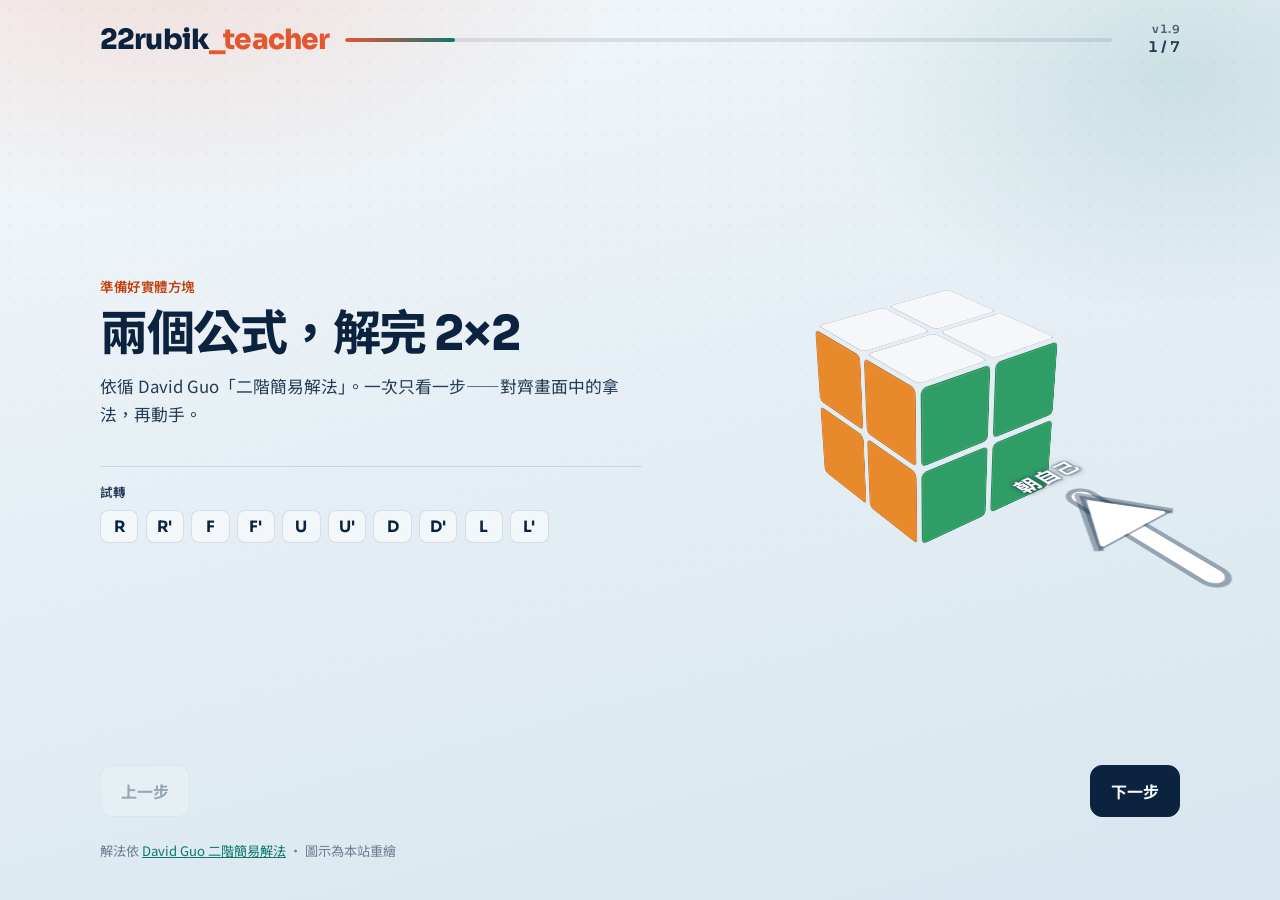
==== index.html @ f36274fe "Fix step 2 start pose: keep four whites on U (v1.9) Replace the after-alg1 scramble that broke the w" ====
<!DOCTYPE html>
<html lang="zh-Hant">
  <head>
    <meta charset="utf-8" />
    <meta name="viewport" content="width=device-width, initial-scale=1" />
    <title>22rubik_teacher</title>
    <meta
      name="description"
      content="2×2 Rubik beginner guide — David Guo method, step by step."
    />
    <link rel="preconnect" href="https://fonts.googleapis.com" />
    <link rel="preconnect" href="https://fonts.gstatic.com" crossorigin />
    <link
      href="https://fonts.googleapis.com/css2?family=Noto+Sans+TC:wght@400;500;700&family=Sora:wght@500;600;700;800&display=swap"
      rel="stylesheet"
    />
    <style>
:root {
  --ink: #0c2340;
  --ink-soft: #243b55;
  --mist: #e7eef5;
  --mist-2: #d5e4ec;
  --paper: #f7fafc;
  --accent: #e4572e;
  --accent-deep: #c2410c;
  --teal: #0f766e;
  --line: rgba(12, 35, 64, 0.12);
  --shadow: 0 28px 60px rgba(12, 35, 64, 0.12);
  --font-display: "Sora", "Noto Sans TC", sans-serif;
  --font-body: "Noto Sans TC", "Sora", sans-serif;
}

* {
  box-sizing: border-box;
}

html,
body {
  margin: 0;
  min-height: 100%;
}

body {
  font-family: var(--font-body);
  color: var(--ink);
  background: var(--mist);
  overflow-x: hidden;
}

a {
  color: var(--teal);
}

.atmosphere {
  position: fixed;
  inset: 0;
  z-index: -1;
  background:
    radial-gradient(900px 520px at 12% -8%, rgba(228, 87, 46, 0.16), transparent 55%),
    radial-gradient(720px 480px at 92% 8%, rgba(15, 118, 110, 0.14), transparent 50%),
    linear-gradient(165deg, #f4f8fb 0%, #e4eef4 48%, #d8e6ef 100%);
}

.atmosphere::after {
  content: "";
  position: absolute;
  inset: 0;
  opacity: 0.35;
  background-image: radial-gradient(rgba(12, 35, 64, 0.11) 0.8px, transparent 0.8px);
  background-size: 18px 18px;
  mask-image: linear-gradient(180deg, #000 20%, transparent 90%);
  pointer-events: none;
}

.app {
  width: min(1080px, calc(100% - 2.4rem));
  margin: 0 auto;
  padding: 1.4rem 0 2.5rem;
  min-height: 100vh;
  display: flex;
  flex-direction: column;
  gap: 1.5rem;
}

.mast {
  display: grid;
  grid-template-columns: auto 1fr auto;
  align-items: center;
  gap: 1rem;
  animation: fade-up 0.7s ease both;
}

.brand {
  font-family: var(--font-display);
  font-weight: 800;
  font-size: clamp(1.35rem, 3.5vw, 1.75rem);
  letter-spacing: -0.03em;
  color: var(--ink);
  text-decoration: none;
  white-space: nowrap;
}

.brand span {
  color: var(--accent);
}

.rail {
  height: 4px;
  border-radius: 999px;
  background: rgba(12, 35, 64, 0.1);
  overflow: hidden;
}

.rail-fill {
  height: 100%;
  width: 0%;
  border-radius: inherit;
  background: linear-gradient(90deg, var(--accent), var(--teal));
  transition: width 0.55s cubic-bezier(0.22, 1, 0.36, 1);
}

.mast-end {
  display: flex;
  flex-direction: column;
  align-items: flex-end;
  gap: 0.15rem;
  min-width: 3.25rem;
}

.app-version {
  margin: 0;
  font-family: var(--font-display);
  font-weight: 600;
  font-size: 0.72rem;
  letter-spacing: 0.04em;
  color: var(--ink-soft);
  opacity: 0.75;
  font-variant-numeric: tabular-nums;
  line-height: 1;
}

.step-count {
  margin: 0;
  font-family: var(--font-display);
  font-weight: 600;
  font-size: 0.92rem;
  color: var(--ink-soft);
  font-variant-numeric: tabular-nums;
}

.hero {
  flex: 1;
  display: grid;
  grid-template-columns: 1.05fr 0.95fr;
  gap: clamp(1.25rem, 4vw, 3rem);
  align-items: center;
  min-height: min(62vh, 560px);
}

@media (max-width: 720px) {
  .mast {
    grid-template-columns: 1fr auto;
  }

  .rail {
    grid-column: 1 / -1;
    order: 3;
  }

  .hero {
    grid-template-columns: 1fr;
    min-height: auto;
    gap: 1.5rem;
  }

  .viz {
    order: -1;
  }
}

.copy {
  max-width: 34rem;
}

.copy.enter {
  animation: step-in 0.55s cubic-bezier(0.22, 1, 0.36, 1) both;
}

.hold {
  margin: 0 0 0.65rem;
  font-family: var(--font-display);
  font-size: 0.84rem;
  font-weight: 600;
  letter-spacing: 0.04em;
  text-transform: uppercase;
  color: var(--accent-deep);
}

h1 {
  margin: 0 0 0.75rem;
  font-family: var(--font-display);
  font-weight: 750;
  font-size: clamp(1.85rem, 5vw, 3rem);
  line-height: 1.15;
  letter-spacing: -0.03em;
  color: var(--ink);
}

.body {
  margin: 0;
  font-size: 1.05rem;
  line-height: 1.65;
  color: var(--ink-soft);
}

.body strong {
  color: var(--ink);
  font-weight: 700;
}

.case-tip {
  display: block;
  margin-top: 0.65rem;
  color: var(--ink-soft);
}

.case-tip strong {
  color: var(--accent-deep);
  font-weight: 700;
}

/* Sticker / face focus outlines — border stays visible under 3D transforms.
   Avoid CSS filter here: WebKit flattens preserve-3d when a child uses filter. */
.sticker.is-focus {
  border: 4px solid #e4572e;
  box-shadow:
    inset 0 0 0 2px rgba(255, 255, 255, 0.9),
    0 0 0 3px rgba(228, 87, 46, 0.55),
    0 0 16px rgba(228, 87, 46, 0.7);
  z-index: 3;
}

.sticker.is-focus-avoid {
  border: 4px solid #0f766e;
  box-shadow:
    inset 0 0 0 2px rgba(255, 255, 255, 0.85),
    0 0 0 3px rgba(15, 118, 110, 0.5),
    0 0 16px rgba(15, 118, 110, 0.65);
  z-index: 3;
}

.cases {
  display: flex;
  flex-wrap: wrap;
  gap: 0.65rem 1.1rem;
  margin-top: 1.1rem;
}

.cases button {
  appearance: none;
  border: 0;
  border-bottom: 2px solid transparent;
  background: transparent;
  padding: 0.15rem 0;
  font: inherit;
  font-family: var(--font-display);
  font-weight: 600;
  color: var(--ink-soft);
  cursor: pointer;
  transition: color 0.2s ease, border-color 0.2s ease;
}

.cases button:hover {
  color: var(--ink);
}

.cases button.active {
  color: var(--accent-deep);
  border-color: var(--accent);
}

.practice-moves {
  margin-top: 1.25rem;
  padding-top: 1rem;
  border-top: 1px solid var(--line);
  animation: fade-up 0.45s ease both;
}

.practice-label {
  margin: 0 0 0.55rem;
  font-family: var(--font-display);
  font-size: 0.78rem;
  font-weight: 600;
  letter-spacing: 0.06em;
  text-transform: uppercase;
  color: var(--ink-soft);
}

.practice-btns {
  display: flex;
  flex-wrap: wrap;
  gap: 0.45rem;
}

.practice-btns button {
  appearance: none;
  min-width: 2.4rem;
  padding: 0.35rem 0.55rem;
  border: 1px solid var(--line);
  border-radius: 8px;
  background: rgba(255, 255, 255, 0.55);
  font-family: var(--font-display);
  font-weight: 700;
  font-size: 0.98rem;
  letter-spacing: 0.02em;
  color: var(--ink);
  cursor: pointer;
  transition:
    color 0.2s ease,
    border-color 0.2s ease,
    background 0.2s ease,
    transform 0.2s ease;
}

.practice-btns button:hover:not(:disabled) {
  color: var(--accent-deep);
  border-color: rgba(228, 87, 46, 0.55);
  background: rgba(255, 255, 255, 0.85);
  transform: translateY(-1px);
}

.practice-btns button:disabled {
  opacity: 0.45;
  cursor: default;
}

.alg {
  margin-top: 1.1rem;
  padding-top: 1.1rem;
  border-top: 1px solid var(--line);
  animation: fade-up 0.45s ease both;
}

.practice-moves[hidden] + .alg {
  margin-top: 1.35rem;
}

.alg-name {
  margin: 0 0 0.7rem;
  font-size: 0.9rem;
  color: var(--ink-soft);
}

.alg-seq + .alg-seq {
  margin-top: 1rem;
}

.alg-seq.is-playable .alg-name {
  cursor: pointer;
}

.alg-seq.is-active .alg-name {
  color: var(--ink);
  font-weight: 700;
}

.moves {
  display: flex;
  flex-wrap: wrap;
  gap: 0.4rem;
}

.move {
  min-width: 1.6rem;
  text-align: center;
  padding: 0.15rem 0.1rem;
  border-bottom: 2px solid transparent;
  font-family: var(--font-display);
  font-weight: 700;
  font-size: 1.05rem;
  letter-spacing: 0.02em;
  color: var(--ink-soft);
  transition:
    transform 0.25s cubic-bezier(0.22, 1, 0.36, 1),
    color 0.25s ease,
    border-color 0.25s ease,
    opacity 0.25s ease;
}

.move.current {
  color: var(--accent-deep);
  border-color: var(--accent);
  transform: translateY(-2px) scale(1.12);
}

.move.done {
  opacity: 0.35;
}

.alg-actions {
  display: flex;
  flex-wrap: wrap;
  gap: 0.9rem;
  margin-top: 0.85rem;
}

.alg-actions[hidden] {
  display: none !important;
}

.alg-seq .alg-actions {
  margin-top: 0.65rem;
}

.text-btn {
  appearance: none;
  border: 0;
  background: none;
  padding: 0;
  font: inherit;
  font-family: var(--font-display);
  font-weight: 700;
  color: var(--ink);
  cursor: pointer;
  border-bottom: 2px solid rgba(228, 87, 46, 0.45);
  transition: color 0.2s ease, border-color 0.2s ease;
}

.text-btn:hover:not(:disabled) {
  color: var(--accent-deep);
  border-color: var(--accent);
}

.text-btn.quiet {
  color: var(--ink-soft);
  border-color: transparent;
  font-weight: 600;
}

.text-btn:disabled {
  opacity: 0.35;
  cursor: not-allowed;
}

.viz {
  display: grid;
  place-items: center;
  min-height: 280px;
}

.cube-orbit {
  position: relative;
  width: min(280px, 70vw);
  height: min(280px, 70vw);
  display: grid;
  place-items: center;
  animation: float-y 5.5s ease-in-out infinite;
  perspective: 900px;
  transform-style: preserve-3d;
  -webkit-transform-style: preserve-3d;
  cursor: grab;
  touch-action: none;
  user-select: none;
  -webkit-user-select: none;
}

.cube-orbit.turning,
.cube-orbit.is-dragging {
  animation: none;
}

.cube-orbit.is-dragging {
  cursor: grabbing;
}

.cube-orbit::before {
  content: "";
  position: absolute;
  inset: 12%;
  border-radius: 50%;
  background: radial-gradient(circle, rgba(228, 87, 46, 0.14), transparent 68%);
  transform: scale(0.85);
  opacity: 0;
  transition: opacity 0.4s ease, transform 0.4s ease;
}

.cube-orbit[data-hint="U"]::before,
.cube-orbit[data-hint="L"]::before,
.cube-orbit[data-hint="F"]::before,
.cube-orbit[data-hint="D"]::before {
  opacity: 1;
  transform: scale(1);
}

.cube-rig {
  width: 168px;
  height: 168px;
  position: relative;
  transform-style: preserve-3d;
  -webkit-transform-style: preserve-3d;
  /* Viewpoint set in JS (drag orbit + step/case defaults). */
  transform: rotateX(-28deg) rotateY(38deg);
  transition: transform 0.45s cubic-bezier(0.22, 1, 0.36, 1);
  pointer-events: none;
}

.cube {
  width: 168px;
  height: 168px;
  position: relative;
  transform-style: preserve-3d;
  -webkit-transform-style: preserve-3d;
}

/* 3D marker outside the green (F) face; rides with cube-rig viewpoint. */
.face-arrow {
  position: absolute;
  left: 50%;
  top: 50%;
  width: 112px;
  height: 260px;
  margin: -130px 0 0 -56px;
  transform-style: preserve-3d;
  -webkit-transform-style: preserve-3d;
  /* Outside F (+Z); tip points away from the face. */
  transform: translateZ(280px) rotateX(90deg);
  color: #ffffff;
  z-index: 6;
  display: flex;
  flex-direction: column;
  align-items: center;
  gap: 6px;
  /* Avoid filter/opacity here — WebKit flattens preserve-3d ancestors. */
}

.face-arrow .facing-label {
  margin: 0;
  font-family: var(--font-display);
  font-size: 1.35rem;
  font-weight: 800;
  letter-spacing: 0.04em;
  line-height: 1;
  color: #ffffff;
  text-shadow:
    0 0 2px rgba(12, 35, 64, 0.9),
    0 1px 4px rgba(12, 35, 64, 0.55),
    0 0 10px rgba(12, 35, 64, 0.35);
  white-space: nowrap;
}

.face-arrow svg {
  display: block;
  width: 112px;
  height: 220px;
  overflow: visible;
}

.cubie {
  position: absolute;
  top: 42px;
  left: 42px;
  width: 84px;
  height: 84px;
  transform-style: preserve-3d;
  -webkit-transform-style: preserve-3d;
  transform-origin: 50% 50% 0;
  will-change: transform;
}

.cubie.is-turning {
  z-index: 2;
}

.sticker {
  position: absolute;
  inset: 3px;
  border-radius: 6px;
  border: 1px solid rgba(0, 0, 0, 0.2);
  box-shadow: inset 0 0 0 1px rgba(255, 255, 255, 0.12);
  backface-visibility: hidden;
}

.face-u {
  transform: rotateX(90deg) translateZ(42px);
}
.face-d {
  transform: rotateX(-90deg) translateZ(42px);
}
.face-f {
  transform: translateZ(42px);
}
.face-b {
  transform: rotateY(180deg) translateZ(42px);
}
.face-l {
  transform: rotateY(-90deg) translateZ(42px);
}
.face-r {
  transform: rotateY(90deg) translateZ(42px);
}

.cube-orbit[data-hint="U"] .face-u,
.cube-orbit[data-hint="D"] .face-d,
.cube-orbit[data-hint="F"] .face-f,
.cube-orbit[data-hint="L"] .face-l {
  box-shadow:
    inset 0 0 0 3px rgba(255, 255, 255, 0.75),
    0 0 0 6px rgba(228, 87, 46, 1),
    0 0 16px rgba(228, 87, 46, 0.65);
}

.c-white {
  background: #f5f7fa;
}
.c-yellow {
  background: #f0c84a;
}
.c-red {
  background: #d64545;
}
.c-orange {
  background: #e8892c;
}
.c-blue {
  background: #2f6fdb;
}
.c-green {
  background: #2f9e66;
}

.nav {
  display: flex;
  justify-content: space-between;
  gap: 1rem;
  padding-top: 0.25rem;
  animation: fade-up 0.7s ease 0.1s both;
}

.nav-btn {
  appearance: none;
  border: 1px solid var(--line);
  background: rgba(255, 255, 255, 0.55);
  color: var(--ink);
  border-radius: 12px;
  padding: 0.8rem 1.25rem;
  font: inherit;
  font-family: var(--font-display);
  font-weight: 700;
  cursor: pointer;
  transition:
    transform 0.2s ease,
    background 0.2s ease,
    border-color 0.2s ease,
    opacity 0.2s ease;
}

.nav-btn:hover:not(:disabled) {
  transform: translateY(-1px);
  border-color: rgba(12, 35, 64, 0.25);
}

.nav-btn.primary {
  background: var(--ink);
  color: var(--paper);
  border-color: var(--ink);
}

.nav-btn.primary:hover:not(:disabled) {
  background: var(--ink-soft);
}

.nav-btn:disabled {
  opacity: 0.35;
  cursor: not-allowed;
  transform: none;
}

.foot {
  margin-top: auto;
  font-size: 0.82rem;
  color: rgba(12, 35, 64, 0.55);
}

@keyframes fade-up {
  from {
    opacity: 0;
    transform: translateY(12px);
  }
  to {
    opacity: 1;
    transform: none;
  }
}

@keyframes step-in {
  from {
    opacity: 0;
    transform: translateY(16px);
  }
  to {
    opacity: 1;
    transform: none;
  }
}

@keyframes float-y {
  0%,
  100% {
    transform: translateY(0);
  }
  50% {
    transform: translateY(-10px);
  }
}

@media (prefers-reduced-motion: reduce) {
  .cube-orbit,
  .cube-rig,
  .copy.enter,
  .mast,
  .nav,
  .alg,
  .practice-moves,
  .rail-fill,
  .move,
  .cubie {
    animation: none !important;
    transition: none !important;
  }
}

    </style>
  </head>
  <body>
    <div class="atmosphere" aria-hidden="true"></div>

    <main class="app">
      <header class="mast">
        <a class="brand" href="./">22rubik<span>_teacher</span></a>
        <div class="rail" aria-hidden="true">
          <div class="rail-fill" id="rail-fill"></div>
        </div>
        <div class="mast-end">
          <p class="app-version" id="app-version" hidden>v1.9</p>
          <p class="step-count" id="step-count">1 / 7</p>
        </div>
      </header>

      <section class="hero" aria-labelledby="step-title">
        <div class="copy" id="step-panel">
          <p class="hold" id="hold">拿著方塊…</p>
          <h1 id="step-title">載入中…</h1>
          <p class="body" id="step-body"></p>

          <div class="cases" id="cases" hidden></div>

          <div class="practice-moves" id="practice-moves" hidden>
            <p class="practice-label">試轉</p>
            <div class="practice-btns" id="practice-btns" role="group" aria-label="練習轉法">
              <button type="button" data-move="R">R</button>
              <button type="button" data-move="R'">R'</button>
              <button type="button" data-move="F">F</button>
              <button type="button" data-move="F'">F'</button>
              <button type="button" data-move="U">U</button>
              <button type="button" data-move="U'">U'</button>
              <button type="button" data-move="D">D</button>
              <button type="button" data-move="D'">D'</button>
              <button type="button" data-move="L">L</button>
              <button type="button" data-move="L'">L'</button>
            </div>
          </div>

          <div class="alg" id="alg-block" hidden>
            <div class="alg-seq is-active" id="alg-seq-primary">
              <p class="alg-name" id="alg-label"></p>
              <div class="moves" id="moves" aria-live="polite"></div>
              <div class="alg-actions" id="alg-actions-1" hidden>
                <button type="button" class="text-btn" data-play-alg="alg1">播放</button>
                <button type="button" class="text-btn" data-step-alg="alg1">下一步手</button>
                <button type="button" class="text-btn quiet" data-reset-alg="alg1">重設</button>
              </div>
            </div>
            <div class="alg-seq" id="alg-seq-secondary" hidden>
              <p class="alg-name" id="alg-label-2"></p>
              <div class="moves" id="moves-2" aria-live="polite"></div>
              <div class="alg-actions" id="alg-actions-2" hidden>
                <button type="button" class="text-btn" data-play-alg="alg2">播放</button>
                <button type="button" class="text-btn" data-step-alg="alg2">下一步手</button>
                <button type="button" class="text-btn quiet" data-reset-alg="alg2">重設</button>
              </div>
            </div>
            <div class="alg-actions" id="alg-actions-shared">
              <button type="button" class="text-btn" id="btn-play">播放</button>
              <button type="button" class="text-btn" id="btn-step">下一步手</button>
              <button type="button" class="text-btn quiet" id="btn-reset">重設</button>
            </div>
          </div>
        </div>

        <div class="viz">
          <div class="cube-orbit" id="cube-orbit" data-hint="">
            <div class="cube-rig" id="cube-rig">
              <div class="cube" id="cube" aria-hidden="true"></div>
              <div class="face-arrow" title="綠面朝自己" aria-hidden="true">
                <p class="facing-label">朝自己</p>
                <svg viewBox="0 0 112 220">
                  <path
                    d="M56 24 L56 156"
                    fill="none"
                    stroke="rgba(12, 35, 64, 0.35)"
                    stroke-width="28"
                    stroke-linecap="round"
                  />
                  <path
                    d="M56 24 L56 156"
                    fill="none"
                    stroke="currentColor"
                    stroke-width="18"
                    stroke-linecap="round"
                  />
                  <path
                    d="M12 84 L56 20 L100 84"
                    fill="rgba(12, 35, 64, 0.35)"
                    stroke="rgba(12, 35, 64, 0.35)"
                    stroke-width="8"
                    stroke-linejoin="round"
                  />
                  <path
                    d="M20 80 L56 32 L92 80 Z"
                    fill="currentColor"
                    stroke="currentColor"
                    stroke-width="4"
                    stroke-linejoin="round"
                  />
                </svg>
              </div>
            </div>
          </div>
        </div>
      </section>

      <nav class="nav" aria-label="步驟">
        <button type="button" class="nav-btn" id="btn-prev">上一步</button>
        <button type="button" class="nav-btn primary" id="btn-next">下一步</button>
      </nav>

      <footer class="foot">
        解法依
        <a
          href="https://www.davidguo.idv.tw/Cube/22beginner.htm"
          target="_blank"
          rel="noopener noreferrer"
          >David Guo 二階簡易解法</a
        >
        · 圖示為本站重繪
      </footer>
    </main>

    <script>
(() => {
  /** Semver-style app version (major.minor). Bump minor on each ship: 1.1, 1.2, … */
  const APP_VERSION = "1.9";

  /**
   * Sticker colour IDs → CSS classes. Face arrays store these keys
   * (e.g. "yellow"), not U/D/F/B/L/R face letters. To tweak a demo pose,
   * assign colour names on faces.U[i] etc. in setPreset (e.g. 1黃: leave
   * U[0] yellow, set U[1]/U[2]/U[3] to red/orange/green).
   */
  const COLORS = {
    white: "c-white",
    yellow: "c-yellow",
    green: "c-green",
    blue: "c-blue",
    orange: "c-orange",
    red: "c-red",
  };

  const FACE_ORDER = ["U", "R", "F", "D", "L", "B"];
  const CUBIE = 84;
  const HALF = CUBIE / 2;
  const TURN_MS = 420;
  const TURN_MS_180 = 560;
  const reducedMotion = window.matchMedia("(prefers-reduced-motion: reduce)").matches;

  /** @type {Record<string, string[]>} */
  let faces;

  const ALG1 = ["F", "R'", "F", "L2", "F'", "R", "F", "L2", "F2"];
  const ALG2 = ["R'", "U'", "R", "U'", "R'", "U2", "R"];
  /**
   * 1 黃 setup from yellow-up: R U R' U R U2 R' (then U' so yellow sits at UBL).
   * Note: ends with R' — the usual antisune; a bare final R breaks the white face.
   */
  const YELLOW_CASE1_SETUP = ["R", "U", "R'", "U", "R", "U2", "R'"];
  /** Inverse of ALG2 — used for 0 黃 demo from solved yellow-up. */
  const ALG2_INV = ["R'", "U2", "R", "U", "R'", "U", "R"];
  /**
   * 2黃 hold: yellow on UBL faces back (B), two yellows on U.
   * Built as ALG2 → U2 → ALG2_INV from solved yellow-up (keeps white on D).
   */
  const YELLOW_CASE2_SETUP = [
    "R'",
    "U'",
    "R",
    "U'",
    "R'",
    "U2",
    "R",
    "U2",
    "R'",
    "U2",
    "R",
    "U",
    "R'",
    "U",
    "R",
  ];

  /**
   * Step 1 (white-corner) cases: insert white–green–red into UFR.
   * Hold white up · green front. Put the piece at DFR, then pick the case
   * matching which way the white sticker faces (or dump if stuck on U).
   * Algs are matched to this app's R/D turn sense (same as practice buttons).
   */
  const WHITE_CORNER_CASES = {
    side: {
      hold: "白在右側 · 角塊在右下前",
      tip: `白貼紙朝<strong>右面</strong>（圖中高亮）。用核心手法的 D' 變體 <strong>R' D' R</strong>，插入<strong>右上前</strong>，白面朝上。`,
      focus: [{ face: "R", x: 1, y: -1, z: 1 }],
      focusClass: "is-focus",
      // Setup leaves white on R at DFR; insert is R' D' R (D' variant of core R' D R).
      alg: ["R'", "D'", "R"],
      algLabel: "白在右側 · R' D' R",
      setup: ["R'", "D", "R"],
    },
    front: {
      hold: "白在前面 · 角塊在右下前",
      tip: `白貼紙朝<strong>前面</strong>（圖中高亮）。先 <strong>D'</strong> 對齊，再做核心手法 <strong>R' D R</strong>，插入<strong>右上前</strong>。`,
      focus: [{ face: "F", x: 1, y: -1, z: 1 }],
      focusClass: "is-focus",
      // D' then core R' D R.
      alg: ["D'", "R'", "D", "R"],
      algLabel: "白在前面 · D' → R' D R",
      setup: ["R'", "D'", "R", "D"],
    },
    down: {
      hold: "白在下面 · 角塊在右下前",
      tip: `白貼紙朝<strong>下面</strong>（圖中高亮）。先做核心手法 <strong>R' D R</strong>，再 <strong>D2</strong>，接著用右側手法 <strong>R' D' R</strong> 插入<strong>右上前</strong>。`,
      focus: [{ face: "D", x: 1, y: -1, z: 1 }],
      focusClass: "is-focus",
      // White-down: core R'DR, then D2 + side insert (same R'DR family; not D R2).
      alg: ["R'", "D", "R", "D2", "R'", "D'", "R"],
      algLabel: "白在下面 · R' D R → D2 → R' D' R",
      setup: ["R'", "D'", "R", "D", "R'", "D", "R", "D2"],
    },
    stuck: {
      hold: "上層卡住 · 先把角塊轉到右上前",
      tip: `目標角已在上層但位置／方向不對：用下列手法丟到下層（會變成「白在前面」），再選對應情況繼續。`,
      focus: [
        { face: "U", x: 1, y: 1, z: 1 },
        { face: "F", x: 1, y: 1, z: 1 },
        { face: "R", x: 1, y: 1, z: 1 },
      ],
      focusClass: "is-focus-avoid",
      alg: ["R'", "D", "R"],
      algLabel: "丟到下層 · R' D R",
      setup: ["R'", "D'", "R", "D2", "F", "D'", "F'"],
    },
  };

  /**
   * Step 3 (yellow-work) case copy + which stickers to outline.
   * Coords match CUBIES; face is the sticker face on that cubie.
   * David Guo: 1黃 left-top on U; 2黃 top-left yellow faces back; 0黃 top view as shown.
   */
  const YELLOW_CASES = {
    "1": {
      hold: "1 黃 · 上面左上角必須是黃",
      tip: `只有一格黃：把那格黃放到<strong>上面左上角</strong>（圖中高亮），再轉公式 2（通常兩次）。`,
      // Top face (U), UBL — the yellow sticker to check for 1 黃
      focus: [{ face: "U", x: -1, y: 1, z: -1 }],
      focusClass: "is-focus",
    },
    "2": {
      hold: "2 黃 · 左上角背後必須是黃",
      tip: `兩格黃：拿法要讓<strong>左上角那塊的黃色朝背後</strong>（圖中高亮背面），再轉公式 2，會變成「1 黃」。`,
      focus: [{ face: "B", x: -1, y: 1, z: -1 }],
      focusClass: "is-focus",
    },
    "0": {
      hold: "0 黃 · 後排兩格都不要黃",
      tip: `零格黃：對齊拿法，讓<strong>左面左上、右面右上</strong>那兩格都是黃色（圖中高亮），再轉公式 2。`,
      // L face upper-left (UBL) and R face upper-right (UBR) — both back-row sides
      focus: [
        { face: "L", x: -1, y: 1, z: -1 },
        { face: "R", x: 1, y: 1, z: -1 },
      ],
      focusClass: "is-focus-avoid",
    },
  };

  const CUBIES = [
    { x: -1, y: 1, z: -1 },
    { x: 1, y: 1, z: -1 },
    { x: -1, y: 1, z: 1 },
    { x: 1, y: 1, z: 1 },
    { x: -1, y: -1, z: -1 },
    { x: 1, y: -1, z: -1 },
    { x: -1, y: -1, z: 1 },
    { x: 1, y: -1, z: 1 },
  ];

  const steps = [
    {
      id: "intro",
      title: "兩個公式，解完 2×2",
      body: `依循 David Guo「二階簡易解法」。一次只看一步——對齊畫面中的拿法，再動手。`,
      hold: "準備好實體方塊",
      hint: "",
      showAlg: null,
      cases: null,
      preset: "solved",
    },
    {
      id: "notation",
      title: "先認得轉法符號",
      body: `<strong>R / R'</strong> 右面順／逆 · <strong>U / U'</strong> 上面 · <strong>F / F'</strong> 前面 · <strong>L</strong> 左面。加 <strong>2</strong> 表示轉半圈。原站編號：1=R' 2=U' 3=F' 4=R 5=U 6=F 7=L。`,
      hold: "白面朝上 · 綠面朝自己",
      hint: "U",
      showAlg: "both",
      cases: null,
      preset: "solved",
    },
    {
      id: "step1",
      title: "第一步：一面轉好",
      body: `白面朝上。先轉到白層<strong>右下前不是白色</strong>，再依白貼紙朝向選情況；下層白角可先轉 D 對齊同一柱。完成時四個白貼紙都朝上。`,
      hold: "白面朝上 · 綠面朝自己",
      hint: "U",
      showAlg: "case",
      cases: ["stuck", "down", "side", "front"],
      preset: "white-corner",
    },
    {
      id: "step2",
      title: "第二步：白色側面調好",
      body: `看白層側面有無<strong>同色成對</strong>。放到<strong>左手邊</strong>，轉公式 1。若沒有成對，先轉一次公式 1。就會找到成對，可以再轉一次公式 1。`,
      hold: "同色對 · 放左手邊",
      hint: "",
      showAlg: "alg1",
      cases: null,
      preset: "after-alg1",
      // Left face upper two stickers only (UBL + UFL)
      focus: [
        { face: "L", x: -1, y: 1, z: -1 },
        { face: "L", x: -1, y: 1, z: 1 },
      ],
      focusClass: "is-focus",
    },
    {
      id: "step3",
      title: "第三步：黃色面轉好",
      body: `翻轉讓<strong>白面朝下</strong>。數上面黃貼紙數，選情況後轉公式 2（有時兩次，或先變成「1 黃」再處理）。`,
      hold: "白面朝下 · 選黃面情況",
      hint: "D",
      showAlg: "alg2",
      cases: ["1", "2", "0"],
      preset: "yellow-work",
    },
    {
      id: "step4",
      title: "第四步：黃色側面調好",
      body: `看<strong>黃層側面</strong>有無<strong>同色成對</strong>。放到<strong>左手邊</strong>，轉公式 1。若沒有成對，先轉一次公式 1。就會找到成對，可以再轉一次公式 1。最後<strong>只轉上層</strong>，將側面顏色對齊即可。`,
      hold: "同色對 · 左手邊 · 再對齊上層",
      hint: "L",
      showAlg: "alg1",
      cases: null,
      preset: "alg1-u",
      // Mirror step 2: left-face upper two stickers (UBL + UFL) on the yellow layer
      focus: [
        { face: "L", x: -1, y: 1, z: -1 },
        { face: "L", x: -1, y: 1, z: 1 },
      ],
      focusClass: "is-focus",
    },
    {
      id: "done",
      title: "完成",
      body: `兩個公式就能解完。熟練後可接原站的 3×3 簡易解法——符號與流程相通。`,
      hold: "六面完成",
      hint: "",
      showAlg: null,
      cases: null,
      preset: "solved",
    },
  ];

  let stepIndex = 0;
  let caseId = "stuck";
  let playing = false;
  let animating = false;
  let playCursor = -1;
  /** True after the last alg move has been executed; cube stays at the end pose. */
  let algFinished = false;
  /**
   * Teaching highlights only show on the step's initial pose. Cleared after any
   * cube turn; restored when a step/case is (re)initiated or cube is reset.
   */
  let focusEnabled = true;
  let activeAlg = [];
  /** @type {HTMLElement[]} */
  let cubieNodes = [];

  /** Default camera for most steps (matches prior CSS). */
  const VIEW_DEFAULT = { x: -28, y: 38 };
  let viewX = VIEW_DEFAULT.x;
  let viewY = VIEW_DEFAULT.y;
  let viewDragging = false;
  let viewPointerId = null;
  let viewLastX = 0;
  let viewLastY = 0;

  const els = {
    railFill: document.getElementById("rail-fill"),
    stepCount: document.getElementById("step-count"),
    appVersion: document.getElementById("app-version"),
    stepPanel: document.getElementById("step-panel"),
    stepTitle: document.getElementById("step-title"),
    stepBody: document.getElementById("step-body"),
    hold: document.getElementById("hold"),
    cases: document.getElementById("cases"),
    algBlock: document.getElementById("alg-block"),
    algLabel: document.getElementById("alg-label"),
    algLabel2: document.getElementById("alg-label-2"),
    algSeqPrimary: document.getElementById("alg-seq-primary"),
    algSeqSecondary: document.getElementById("alg-seq-secondary"),
    moves: document.getElementById("moves"),
    moves2: document.getElementById("moves-2"),
    practiceMoves: document.getElementById("practice-moves"),
    practiceBtns: document.getElementById("practice-btns"),
    btnPrev: document.getElementById("btn-prev"),
    btnNext: document.getElementById("btn-next"),
    algActionsShared: document.getElementById("alg-actions-shared"),
    algActions1: document.getElementById("alg-actions-1"),
    algActions2: document.getElementById("alg-actions-2"),
    btnPlay: document.getElementById("btn-play"),
    btnStep: document.getElementById("btn-step"),
    btnReset: document.getElementById("btn-reset"),
    cube: document.getElementById("cube"),
    cubeRig: document.getElementById("cube-rig"),
    cubeOrbit: document.getElementById("cube-orbit"),
  };

  function solvedFaces() {
    return {
      U: ["white", "white", "white", "white"],
      D: ["yellow", "yellow", "yellow", "yellow"],
      F: ["green", "green", "green", "green"],
      B: ["blue", "blue", "blue", "blue"],
      L: ["orange", "orange", "orange", "orange"],
      R: ["red", "red", "red", "red"],
    };
  }

  /**
   * Rotate a facelet quad as viewed on that face.
   * F/B index layout matches this CW sense; U/D/L/R use the inverse
   * (see faceletColor indexing vs outward view).
   */
  function rotateFaceCW(face, times) {
    const t = ((times % 4) + 4) % 4;
    let f = face;
    for (let i = 0; i < t; i += 1) {
      f = [f[2], f[0], f[3], f[1]];
    }
    return f;
  }

  function rotateFaceCCW(face, times) {
    return rotateFaceCW(face, (4 - (((times % 4) + 4) % 4)) % 4);
  }

  /** @deprecated alias used by flipWhiteDown */
  function rotateFace(face, times) {
    return rotateFaceCW(face, times);
  }

  // Facelet movers matched to CSS layer end poses (translate3d x,-y,z).
  // U family: keep turnDegrees; invert facelets so U' snap matches the
  // rotateY(+90) end pose (was snapping to U).

  function moveU(times = 1) {
    faces.U = rotateFaceCW(faces.U, times);
    for (let n = 0; n < times; n += 1) {
      const tmp = [faces.F[0], faces.F[1]];
      faces.F[0] = faces.R[0];
      faces.F[1] = faces.R[1];
      faces.R[0] = faces.B[0];
      faces.R[1] = faces.B[1];
      faces.B[0] = faces.L[0];
      faces.B[1] = faces.L[1];
      faces.L[0] = tmp[0];
      faces.L[1] = tmp[1];
    }
  }

  function moveD(times = 1) {
    // Facelets inverted vs prior sense so D / D' snap matches rotateY end pose
    // (was applying the opposite of the animated quarter).
    faces.D = rotateFaceCW(faces.D, times);
    for (let n = 0; n < times; n += 1) {
      const tmp = [faces.F[2], faces.F[3]];
      faces.F[2] = faces.L[2];
      faces.F[3] = faces.L[3];
      faces.L[2] = faces.B[2];
      faces.L[3] = faces.B[3];
      faces.B[2] = faces.R[2];
      faces.B[3] = faces.R[3];
      faces.R[2] = tmp[0];
      faces.R[3] = tmp[1];
    }
  }

  function moveF(times = 1) {
    faces.F = rotateFaceCW(faces.F, times);
    for (let n = 0; n < times; n += 1) {
      const u2 = faces.U[2];
      const u3 = faces.U[3];
      faces.U[2] = faces.L[3];
      faces.U[3] = faces.L[1];
      faces.L[1] = faces.D[0];
      faces.L[3] = faces.D[1];
      faces.D[0] = faces.R[2];
      faces.D[1] = faces.R[0];
      faces.R[0] = u2;
      faces.R[2] = u3;
    }
  }

  function moveB(times = 1) {
    faces.B = rotateFaceCW(faces.B, times);
    for (let n = 0; n < times; n += 1) {
      const u0 = faces.U[0];
      const u1 = faces.U[1];
      faces.U[0] = faces.R[1];
      faces.U[1] = faces.R[3];
      faces.R[1] = faces.D[3];
      faces.R[3] = faces.D[2];
      faces.D[2] = faces.L[0];
      faces.D[3] = faces.L[2];
      faces.L[0] = u1;
      faces.L[2] = u0;
    }
  }

  function moveL(times = 1) {
    // Inverted vs prior sense so token L matches the user-facing direction
    // (same role as the old label↔token swap). L / L' / L2 stay mutual inverses.
    faces.L = rotateFaceCW(faces.L, times);
    for (let n = 0; n < times; n += 1) {
      const u0 = faces.U[0];
      const u2 = faces.U[2];
      const f0 = faces.F[0];
      const f2 = faces.F[2];
      const d0 = faces.D[0];
      const d2 = faces.D[2];
      const b1 = faces.B[1];
      const b3 = faces.B[3];
      // Left-layer sides only: DFL/DBL (D0/D2), not DFR/DBR.
      faces.U[0] = b3;
      faces.U[2] = b1;
      faces.B[1] = d2;
      faces.B[3] = d0;
      faces.D[0] = f0;
      faces.D[2] = f2;
      faces.F[0] = u0;
      faces.F[2] = u2;
    }
  }

  function moveR(times = 1) {
    // Inverted vs prior WCA-CW sense per user: token R' must spin the other way;
    // R / R' / R2 stay mutual inverses with matching CSS degrees.
    faces.R = rotateFaceCW(faces.R, times);
    for (let n = 0; n < times; n += 1) {
      const u1 = faces.U[1];
      const u3 = faces.U[3];
      const f1 = faces.F[1];
      const f3 = faces.F[3];
      const d1 = faces.D[1];
      const d3 = faces.D[3];
      const b0 = faces.B[0];
      const b2 = faces.B[2];
      faces.U[1] = f1;
      faces.U[3] = f3;
      faces.F[1] = d1;
      faces.F[3] = d3;
      faces.D[1] = b2;
      faces.D[3] = b0;
      faces.B[0] = u3;
      faces.B[2] = u1;
    }
  }

  const movers = { U: moveU, D: moveD, F: moveF, B: moveB, L: moveL, R: moveR };

  function parseToken(token) {
    const face = token[0];
    const suffix = token.slice(1);
    let quarterTurns = 1;
    if (suffix === "2") quarterTurns = 2;
    if (suffix === "'") quarterTurns = 3;
    return { face, quarterTurns, suffix };
  }

  function applyMove(token) {
    const { face, quarterTurns } = parseToken(token);
    movers[face](quarterTurns);
  }

  function flipWhiteDown() {
    const tmp = faces.U;
    faces.U = faces.D;
    faces.D = tmp;
    faces.F = rotateFace(faces.F, 2);
    faces.B = rotateFace(faces.B, 2);
    const left = faces.L;
    faces.L = rotateFace(faces.R, 2);
    faces.R = rotateFace(left, 2);
  }

  function faceletColor(face, x, y, z) {
    if (face === "U" && y === 1) {
      return faces.U[(z === 1 ? 2 : 0) + (x === 1 ? 1 : 0)];
    }
    if (face === "D" && y === -1) {
      return faces.D[(z === -1 ? 2 : 0) + (x === 1 ? 1 : 0)];
    }
    if (face === "F" && z === 1) {
      return faces.F[(y === -1 ? 2 : 0) + (x === 1 ? 1 : 0)];
    }
    if (face === "B" && z === -1) {
      return faces.B[(y === -1 ? 2 : 0) + (x === -1 ? 1 : 0)];
    }
    if (face === "L" && x === -1) {
      return faces.L[(y === -1 ? 2 : 0) + (z === 1 ? 1 : 0)];
    }
    if (face === "R" && x === 1) {
      return faces.R[(y === -1 ? 2 : 0) + (z === -1 ? 1 : 0)];
    }
    return null;
  }

  function cubieTranslate(x, y, z) {
    return `translate3d(${x * HALF}px, ${-y * HALF}px, ${z * HALF}px)`;
  }

  function paintCubie(node, x, y, z) {
    const focus = currentFocusTargets();
    FACE_ORDER.forEach((face) => {
      const sticker = node.querySelector(`[data-face="${face}"]`);
      if (!sticker) return;
      const color = faceletColor(face, x, y, z);
      if (!color) {
        sticker.hidden = true;
        sticker.className = `sticker face-${face.toLowerCase()}`;
        return;
      }
      sticker.hidden = false;
      const focusHit = focus.targets.find(
        (t) => t.face === face && t.x === x && t.y === y && t.z === z
      );
      const focusCls = focusHit ? ` ${focus.focusClass}` : "";
      sticker.className = `sticker face-${face.toLowerCase()} ${COLORS[color]}${focusCls}`;
    });
  }

  function clearStickerFocus() {
    cubieNodes.forEach((node) => {
      node.querySelectorAll(".sticker").forEach((s) => {
        s.classList.remove("is-focus", "is-focus-avoid");
      });
    });
  }

  /** Case config for the current step (yellow-work or white-corner), if any. */
  function activeCaseConfig() {
    const step = steps[stepIndex];
    if (!step?.cases) return null;
    if (step.preset === "yellow-work") {
      return YELLOW_CASES[caseId] || YELLOW_CASES["1"];
    }
    if (step.preset === "white-corner") {
      return WHITE_CORNER_CASES[caseId] || WHITE_CORNER_CASES.stuck;
    }
    return null;
  }

  /** Active highlight targets for this step / case (empty if none). */
  function currentFocusTargets() {
    if (!focusEnabled) return { targets: [], focusClass: "is-focus" };
    const step = steps[stepIndex];
    if (!step) return { targets: [], focusClass: "is-focus" };
    const cfg = activeCaseConfig();
    if (cfg?.focus?.length) {
      return { targets: cfg.focus, focusClass: cfg.focusClass || "is-focus" };
    }
    if (step.focus && step.focus.length) {
      return {
        targets: step.focus,
        focusClass: step.focusClass || "is-focus",
      };
    }
    return { targets: [], focusClass: "is-focus" };
  }

  function enableStepFocus() {
    focusEnabled = true;
  }

  function dismissStepFocus() {
    if (!focusEnabled) return;
    focusEnabled = false;
    clearStickerFocus();
  }

  function defaultViewForStep() {
    return { x: VIEW_DEFAULT.x, y: VIEW_DEFAULT.y };
  }

  function applyCubeView(animate) {
    const rig = els.cubeRig || els.cube;
    if (animate && !reducedMotion) {
      rig.style.transition =
        "transform 0.45s cubic-bezier(0.22, 1, 0.36, 1)";
    } else {
      rig.style.transition = "none";
    }
    rig.style.transform = `rotateX(${viewX}deg) rotateY(${viewY}deg)`;
  }

  /** Snap viewpoint back to the current step/case default. */
  function resetCubeView(animate = true) {
    const d = defaultViewForStep();
    viewX = d.x;
    viewY = d.y;
    applyCubeView(animate);
  }

  /** Re-apply sticker outlines after paints / moves. */
  function applyYellowCaseHighlights() {
    const { targets, focusClass } = currentFocusTargets();
    clearStickerFocus();
    if (!targets.length) return;
    targets.forEach(({ face, x, y, z }) => {
      const i = CUBIES.findIndex((c) => c.x === x && c.y === y && c.z === z);
      if (i < 0) return;
      const sticker = cubieNodes[i]?.querySelector(`[data-face="${face}"]`);
      if (sticker && !sticker.hidden) sticker.classList.add(focusClass);
    });
  }

  function applyCaseCopy() {
    const step = steps[stepIndex];
    if (!step) return;
    if (!step.cases) {
      els.hold.textContent = step.hold;
      els.stepBody.innerHTML = step.body;
      return;
    }
    const cfg = activeCaseConfig();
    if (!cfg) {
      els.hold.textContent = step.hold;
      els.stepBody.innerHTML = step.body;
      return;
    }
    els.hold.textContent = cfg.hold;
    els.stepBody.innerHTML = `${step.body}<span class="case-tip"> ${cfg.tip}</span>`;
  }

  function resetCubieTransforms() {
    cubieNodes.forEach((node, i) => {
      const { x, y, z } = CUBIES[i];
      node.style.transition = "none";
      node.style.transform = cubieTranslate(x, y, z);
    });
    void els.cube.offsetWidth;
  }

  function renderCube() {
    cubieNodes.forEach((node, i) => {
      const { x, y, z } = CUBIES[i];
      paintCubie(node, x, y, z);
      node.style.transform = cubieTranslate(x, y, z);
    });
    applyYellowCaseHighlights();
  }

  function layerPredicate(face) {
    if (face === "R") return (c) => c.x === 1;
    if (face === "L") return (c) => c.x === -1;
    if (face === "U") return (c) => c.y === 1;
    if (face === "D") return (c) => c.y === -1;
    if (face === "F") return (c) => c.z === 1;
    if (face === "B") return (c) => c.z === -1;
    return () => false;
  }

  /**
   * CSS degrees for one CW token (matched to applyMove / facelets).
   * Cubies use translate3d(x, -y, z): every CSS rotate*(θ) ≡ model rotate*(-θ).
   * R and L use inverted sense vs classic WCA-CW so tokens match the
   * user-facing direction fix; each family stays mutual inverses with continuity.
   */
  function turnDegrees(face, quarterTurns) {
    const cw = {
      U: -90,
      D: 90,
      R: 90,
      L: -90,
      F: 90,
      B: -90,
    }[face];
    if (quarterTurns === 2) return cw * 2;
    if (quarterTurns === 3) return -cw;
    return cw;
  }

  function axisRotate(face, deg) {
    if (face === "U" || face === "D") return `rotateY(${deg}deg)`;
    if (face === "R" || face === "L") return `rotateX(${deg}deg)`;
    return `rotateZ(${deg}deg)`;
  }

  function wait(ms) {
    return new Promise((resolve) => {
      setTimeout(resolve, ms);
    });
  }

  function nextFrame() {
    return new Promise((resolve) => {
      requestAnimationFrame(() => requestAnimationFrame(resolve));
    });
  }

  /** One 90° layer spin (CW or prime), then commit matching facelets. */
  async function animateQuarter(face, prime) {
    const token = prime ? `${face}'` : face;
    const deg = turnDegrees(face, prime ? 3 : 1);
    const ms = TURN_MS;
    const pred = layerPredicate(face);
    const moversIdx = [];

    renderCube();
    cubieNodes.forEach((node, i) => {
      const c = CUBIES[i];
      node.classList.remove("is-turning");
      node.style.transition = "none";
      node.style.transform = cubieTranslate(c.x, c.y, c.z);
      if (pred(c)) moversIdx.push(i);
    });
    await nextFrame();

    els.cubeOrbit.classList.add("turning");
    moversIdx.forEach((i) => {
      const c = CUBIES[i];
      const node = cubieNodes[i];
      node.classList.add("is-turning");
      node.style.transition = `transform ${ms}ms cubic-bezier(0.22, 0.61, 0.36, 1)`;
      node.style.transform = `${axisRotate(face, deg)} ${cubieTranslate(c.x, c.y, c.z)}`;
    });

    await wait(ms + 30);
    applyMove(token);
    els.cubeOrbit.classList.remove("turning");
    cubieNodes.forEach((node) => node.classList.remove("is-turning"));
    resetCubieTransforms();
    renderCube();
  }

  async function animateToken(token) {
    // Any real turn dismisses teaching highlights for this step visit.
    dismissStepFocus();

    const { face, quarterTurns } = parseToken(token);

    if (reducedMotion) {
      applyMove(token);
      renderCube();
      return;
    }

    // Doubles: two successive CW quarters (X then X), not one ±180 tween.
    if (quarterTurns === 2) {
      await animateQuarter(face, false);
      await wait(60);
      await animateQuarter(face, false);
      return;
    }

    await animateQuarter(face, quarterTurns === 3);
  }

  function stopPlay() {
    playing = false;
    syncPlayButtonLabels(false);
  }

  let activePlayAlgId = "alg1";

  function isBothAlgStep() {
    return steps[stepIndex]?.showAlg === "both";
  }

  function allAlgControlButtons() {
    const list = [els.btnPlay, els.btnStep, els.btnReset];
    [els.algActions1, els.algActions2].forEach((block) => {
      if (block) list.push(...block.querySelectorAll("button"));
    });
    return list.filter(Boolean);
  }

  function playButtons() {
    const btns = [];
    if (els.btnPlay) btns.push(els.btnPlay);
    [els.algActions1, els.algActions2].forEach((block) => {
      if (!block) return;
      block.querySelectorAll("[data-play-alg]").forEach((b) => btns.push(b));
    });
    return btns;
  }

  function syncPlayButtonLabels(playingNow) {
    playButtons().forEach((btn) => {
      btn.textContent = playingNow ? "暫停" : "播放";
    });
  }

  function setAlgActionsLayout(showDual) {
    if (els.algActionsShared) els.algActionsShared.hidden = showDual;
    if (els.algActions1) els.algActions1.hidden = !showDual;
    if (els.algActions2) els.algActions2.hidden = !showDual;
  }

  function withPlayAlg(which, fn) {
    if (animating) return;
    if (isBothAlgStep()) selectPlayAlg(which);
    fn();
  }

  function resetAlgPlayback() {
    if (animating) return;
    stopPlay();
    playCursor = -1;
    algFinished = false;
    enableStepFocus();
    setPreset(steps[stepIndex].preset);
    paintMoveHighlight();
    setControlsBusy(false);
  }

  /**
   * Initial cube pose for a step. Base is always solved with white on top.
   * Some steps then apply a fixed move sequence for the demo / playback start.
   */
  function setPreset(name) {
    faces = solvedFaces();
    if (name === "yellow-work") {
      // White down, yellow on U — then case-specific legal setups.
      flipWhiteDown();
      if (caseId === "1") {
        // 1 黃: yellow face up → R U R' U R U2 R' → U' (yellow at UBL)
        YELLOW_CASE1_SETUP.forEach((token) => applyMove(token));
        applyMove("U'");
      } else if (caseId === "2") {
        // 2 黃 with UBL yellow facing back; 公式 2 → 1 黃.
        YELLOW_CASE2_SETUP.forEach((token) => applyMove(token));
      } else if (caseId === "0") {
        // 0 黃 (back row clear); 公式 2 → 1 黃, twice → solved yellow.
        ALG2_INV.forEach((token) => applyMove(token));
        ALG2_INV.forEach((token) => applyMove(token));
      }
    } else if (name === "white-corner") {
      const cfg = WHITE_CORNER_CASES[caseId] || WHITE_CORNER_CASES.stuck;
      (cfg.setup || []).forEach((token) => applyMove(token));
    } else if (name === "after-alg1") {
      // 第二步: white face must stay complete on U (four whites).
      // ALG1 from solved keeps the white face; U puts the resulting side-pair on L.
      ALG1.forEach((token) => applyMove(token));
      applyMove("U");
    } else if (name === "alg1-u") {
      // 第四步: solved → 白面朝下（黃在上）→ 公式 1 → U
      // Invariant: four yellows on U, four whites on D.
      flipWhiteDown();
      ALG1.forEach((token) => applyMove(token));
      applyMove("U");
    }
    resetCubieTransforms();
    renderCube();
  }

  function renderMoves(tokens, container) {
    const root = container || els.moves;
    if (!root) return;
    root.innerHTML = "";
    tokens.forEach((token, i) => {
      const span = document.createElement("span");
      span.className = "move";
      span.textContent = token;
      span.dataset.index = String(i);
      root.appendChild(span);
    });
  }

  /** Moves row that receives play / step highlights. */
  let playMovesRoot = null;

  function paintMoveHighlight() {
    [els.moves, els.moves2].forEach((root) => {
      if (!root) return;
      const active = root === playMovesRoot;
      [...root.children].forEach((node, i) => {
        node.classList.toggle("current", active && i === playCursor);
        node.classList.toggle("done", active && playCursor > i);
      });
    });
  }

  function selectPlayAlg(which) {
    activePlayAlgId = which;
    const useAlg2 = which === "alg2";
    activeAlg = useAlg2 ? [...ALG2] : [...ALG1];
    playMovesRoot = useAlg2 ? els.moves2 : els.moves;
    els.algSeqPrimary?.classList.toggle("is-active", !useAlg2);
    els.algSeqSecondary?.classList.toggle("is-active", useAlg2);
    stopPlay();
    playCursor = -1;
    algFinished = false;
    paintMoveHighlight();
  }

  function renderPracticeMoves() {
    const step = steps[stepIndex];
    const show = step.id === "intro" || step.id === "notation";
    if (!els.practiceMoves) return;
    els.practiceMoves.hidden = !show;
    setPracticeBusy(animating || playing);
  }

  function setPracticeBusy(busy) {
    if (!els.practiceBtns) return;
    [...els.practiceBtns.querySelectorAll("button")].forEach((btn) => {
      btn.disabled = busy;
    });
  }

  async function practiceMove(token) {
    if (animating || playing) return;
    const step = steps[stepIndex];
    if (!step || (step.id !== "intro" && step.id !== "notation")) return;
    animating = true;
    setControlsBusy(true);
    setPracticeBusy(true);
    try {
      await animateToken(token);
    } finally {
      animating = false;
      setControlsBusy(false);
      setPracticeBusy(false);
    }
  }

  function loadAlgForStep() {
    const step = steps[stepIndex];
    stopPlay();
    playCursor = -1;
    algFinished = false;
    renderPracticeMoves();

    if (!step.showAlg) {
      els.algBlock.hidden = true;
      setAlgActionsLayout(false);
      if (els.algSeqSecondary) els.algSeqSecondary.hidden = true;
      els.algSeqPrimary?.classList.remove("is-playable");
      els.algSeqSecondary?.classList.remove("is-playable", "is-active");
      els.algSeqPrimary?.classList.add("is-active");
      activeAlg = [];
      playMovesRoot = null;
      els.btnPlay.disabled = true;
      els.btnStep.disabled = true;
      return;
    }

    els.algBlock.hidden = false;
    setAlgActionsLayout(step.showAlg === "both");
    if (step.showAlg === "alg1") {
      if (els.algSeqSecondary) els.algSeqSecondary.hidden = true;
      els.algSeqPrimary?.classList.remove("is-playable");
      els.algSeqSecondary?.classList.remove("is-playable", "is-active");
      els.algSeqPrimary?.classList.add("is-active");
      activeAlg = [...ALG1];
      playMovesRoot = els.moves;
      els.algLabel.textContent = "公式 1 · F R' F L2 F' R F L2 F2";
      renderMoves(ALG1, els.moves);
    } else if (step.showAlg === "alg2") {
      if (els.algSeqSecondary) els.algSeqSecondary.hidden = true;
      els.algSeqPrimary?.classList.remove("is-playable");
      els.algSeqSecondary?.classList.remove("is-playable", "is-active");
      els.algSeqPrimary?.classList.add("is-active");
      activeAlg = [...ALG2];
      playMovesRoot = els.moves;
      els.algLabel.textContent = "公式 2 · R' U' R U' R' U2 R";
      renderMoves(ALG2, els.moves);
    } else if (step.showAlg === "case") {
      if (els.algSeqSecondary) els.algSeqSecondary.hidden = true;
      els.algSeqPrimary?.classList.remove("is-playable");
      els.algSeqSecondary?.classList.remove("is-playable", "is-active");
      els.algSeqPrimary?.classList.add("is-active");
      const cfg = activeCaseConfig();
      const tokens = cfg?.alg ? [...cfg.alg] : [];
      activeAlg = tokens;
      playMovesRoot = els.moves;
      els.algLabel.textContent = cfg?.algLabel || "手法";
      renderMoves(tokens, els.moves);
    } else {
      // Notation page: show 公式 1 and 公式 2 together (no hide/switch).
      if (els.algSeqSecondary) els.algSeqSecondary.hidden = false;
      els.algSeqPrimary?.classList.add("is-playable", "is-active");
      els.algSeqSecondary?.classList.add("is-playable");
      els.algSeqSecondary?.classList.remove("is-active");
      els.algLabel.textContent = "公式 1 · F R' F L2 F' R F L2 F2";
      if (els.algLabel2) {
        els.algLabel2.textContent = "公式 2 · R' U' R U' R' U2 R";
      }
      renderMoves(ALG1, els.moves);
      renderMoves(ALG2, els.moves2);
      activePlayAlgId = "alg1";
      activeAlg = [...ALG1];
      playMovesRoot = els.moves;
    }
    paintMoveHighlight();
    els.btnPlay.disabled = false;
    els.btnStep.disabled = false;
  }

  function renderCases() {
    const step = steps[stepIndex];
    els.cases.innerHTML = "";
    if (!step.cases) {
      els.cases.hidden = true;
      return;
    }
    els.cases.hidden = false;
    const labels = {
      "1": "1 黃",
      "2": "2 黃",
      "0": "0 黃",
      stuck: "上層卡住",
      side: "白在右側",
      front: "白在前面",
      down: "白在下面",
    };
    if (!step.cases.includes(caseId)) {
      caseId = step.cases[0];
    }
    step.cases.forEach((id) => {
      const btn = document.createElement("button");
      btn.type = "button";
      btn.textContent = labels[id] || id;
      btn.classList.toggle("active", caseId === id);
      btn.addEventListener("click", () => {
        caseId = id;
        enableStepFocus();
        renderCases();
        applyCaseCopy();
        setPreset(step.preset);
        loadAlgForStep();
        resetCubeView(true);
      });
      els.cases.appendChild(btn);
    });
  }

  function animateStepPanel() {
    els.stepPanel.classList.remove("enter");
    void els.stepPanel.offsetWidth;
    els.stepPanel.classList.add("enter");
  }

  function renderProgress() {
    const pct = ((stepIndex + 1) / steps.length) * 100;
    els.railFill.style.width = `${pct}%`;
    els.stepCount.textContent = `${stepIndex + 1} / ${steps.length}`;
    if (els.appVersion) {
      els.appVersion.textContent = `v${APP_VERSION}`;
      els.appVersion.hidden = stepIndex !== 0;
    }
  }

  function setControlsBusy(busy) {
    const noAlg = !activeAlg.length;
    allAlgControlButtons().forEach((btn) => {
      const isReset =
        btn === els.btnReset || btn.dataset?.resetAlg !== undefined;
      btn.disabled = isReset ? busy : busy || noAlg;
    });
    els.btnPrev.disabled = busy || stepIndex === 0;
    els.btnNext.disabled = busy || stepIndex === steps.length - 1;
    setPracticeBusy(busy);
  }

  function canStepAlg() {
    if (isBothAlgStep()) {
      return [...(els.algActions1?.querySelectorAll("[data-step-alg]") || [])].some(
        (b) => !b.disabled
      );
    }
    return els.btnStep && !els.btnStep.disabled;
  }

  function renderStep() {
    const step = steps[stepIndex];
    if (step.cases?.length && !step.cases.includes(caseId)) {
      caseId = step.cases[0];
    }
    enableStepFocus();
    els.stepTitle.textContent = step.title;
    els.cubeOrbit.dataset.hint = step.hint || "";
    els.btnNext.textContent =
      stepIndex === steps.length - 1 ? "完成" : "下一步";
    renderProgress();
    renderCases();
    applyCaseCopy();
    setPreset(step.preset);
    loadAlgForStep();
    resetCubeView(false);
    setControlsBusy(false);
    animateStepPanel();
  }

  function goTo(index) {
    if (animating) return;
    stopPlay();
    stepIndex = Math.max(0, Math.min(steps.length - 1, index));
    renderStep();
  }

  async function stepOnce() {
    if (animating || !activeAlg.length) return;

    // After the alg finished, the next 下一步手 only restores the step initial pose.
    if (algFinished) {
      algFinished = false;
      playCursor = -1;
      enableStepFocus();
      setPreset(steps[stepIndex].preset);
      paintMoveHighlight();
      return;
    }

    if (playCursor === -1) {
      setPreset(steps[stepIndex].preset);
    }
    if (playCursor >= activeAlg.length - 1) return;

    playCursor += 1;
    paintMoveHighlight();
    animating = true;
    setControlsBusy(true);
    els.btnPlay.disabled = false;
    try {
      await animateToken(activeAlg[playCursor]);
    } finally {
      animating = false;
      if (playCursor >= activeAlg.length - 1) {
        algFinished = true;
      }
      if (!playing) setControlsBusy(false);
    }
  }

  async function playAlg() {
    if (!activeAlg.length || animating) return;
    if (playing) {
      stopPlay();
      setControlsBusy(false);
      return;
    }

    // Replay from the step initial pose when idle at start or after a finished run.
    if (algFinished || playCursor === -1 || playCursor >= activeAlg.length - 1) {
      algFinished = false;
      playCursor = -1;
      enableStepFocus();
      setPreset(steps[stepIndex].preset);
      paintMoveHighlight();
    }

    playing = true;
    syncPlayButtonLabels(true);
    setControlsBusy(true);
    if (els.btnPlay) els.btnPlay.disabled = false;

    while (playing && playCursor < activeAlg.length - 1) {
      await stepOnce();
      if (!playing) break;
      await wait(90);
    }
    // Leave the cube on the finished pose; algFinished is set inside stepOnce.
    stopPlay();
    setControlsBusy(false);
  }

  function buildCubeDom() {
    els.cube.innerHTML = "";
    cubieNodes = CUBIES.map(({ x, y, z }, index) => {
      const cubie = document.createElement("div");
      cubie.className = "cubie";
      cubie.dataset.index = String(index);
      cubie.style.transform = cubieTranslate(x, y, z);
      FACE_ORDER.forEach((face) => {
        const sticker = document.createElement("div");
        sticker.className = `sticker face-${face.toLowerCase()}`;
        sticker.dataset.face = face;
        cubie.appendChild(sticker);
      });
      els.cube.appendChild(cubie);
      return cubie;
    });
  }

  els.btnPrev.addEventListener("click", () => goTo(stepIndex - 1));
  els.btnNext.addEventListener("click", () => goTo(stepIndex + 1));
  els.btnPlay.addEventListener("click", () => {
    playAlg();
  });
  els.btnStep.addEventListener("click", () => {
    stopPlay();
    stepOnce();
  });
  window.addEventListener("keydown", (event) => {
    if (event.code !== "Space" && event.key !== " ") return;
    if (event.repeat) return;
    const tag = (event.target && event.target.tagName) || "";
    if (tag === "INPUT" || tag === "TEXTAREA" || tag === "SELECT") return;
    if (!canStepAlg()) return;
    event.preventDefault();
    stopPlay();
    if (isBothAlgStep()) selectPlayAlg(activePlayAlgId);
    stepOnce();
  });
  els.btnReset.addEventListener("click", () => resetAlgPlayback());
  [els.algActions1, els.algActions2].forEach((block) => {
    if (!block) return;
    block.querySelector("[data-play-alg]")?.addEventListener("click", () => {
      withPlayAlg(block.querySelector("[data-play-alg]").dataset.playAlg, () =>
        playAlg()
      );
    });
    block.querySelector("[data-step-alg]")?.addEventListener("click", () => {
      withPlayAlg(block.querySelector("[data-step-alg]").dataset.stepAlg, () => {
        stopPlay();
        stepOnce();
      });
    });
    block.querySelector("[data-reset-alg]")?.addEventListener("click", () => {
      withPlayAlg(block.querySelector("[data-reset-alg]").dataset.resetAlg, () =>
        resetAlgPlayback()
      );
    });
  });
  if (els.practiceBtns) {
    els.practiceBtns.addEventListener("click", (event) => {
      const btn = event.target.closest("button[data-move]");
      if (!btn || btn.disabled) return;
      practiceMove(btn.dataset.move);
    });
  }

  els.algLabel.addEventListener("click", () => {
    const step = steps[stepIndex];
    if (step.showAlg !== "both" || animating) return;
    selectPlayAlg("alg1");
  });
  if (els.algLabel2) {
    els.algLabel2.addEventListener("click", () => {
      const step = steps[stepIndex];
      if (step.showAlg !== "both" || animating) return;
      selectPlayAlg("alg2");
    });
  }

  // Orbit the viewpoint by dragging on the cube area. Double-click resets.
  els.cubeOrbit.addEventListener("pointerdown", (event) => {
    if (event.button !== 0) return;
    viewDragging = true;
    viewPointerId = event.pointerId;
    viewLastX = event.clientX;
    viewLastY = event.clientY;
    els.cubeOrbit.classList.add("is-dragging");
    els.cubeOrbit.setPointerCapture(event.pointerId);
    applyCubeView(false);
  });

  els.cubeOrbit.addEventListener("pointermove", (event) => {
    if (!viewDragging || event.pointerId !== viewPointerId) return;
    const dx = event.clientX - viewLastX;
    const dy = event.clientY - viewLastY;
    viewLastX = event.clientX;
    viewLastY = event.clientY;
    // Horizontal drag → yaw; vertical drag → pitch (clamped so U stays mostly up).
    viewY += dx * 0.45;
    viewX = Math.max(-88, Math.min(88, viewX - dy * 0.45));
    applyCubeView(false);
  });

  function endViewDrag(event) {
    if (!viewDragging || event.pointerId !== viewPointerId) return;
    viewDragging = false;
    viewPointerId = null;
    els.cubeOrbit.classList.remove("is-dragging");
    try {
      els.cubeOrbit.releasePointerCapture(event.pointerId);
    } catch (_) {
      /* already released */
    }
  }

  els.cubeOrbit.addEventListener("pointerup", endViewDrag);
  els.cubeOrbit.addEventListener("pointercancel", endViewDrag);

  els.cubeOrbit.addEventListener("dblclick", (event) => {
    event.preventDefault();
    resetCubeView(true);
  });

  buildCubeDom();
  faces = solvedFaces();
  renderStep();
})();

    </script>
  </body>
</html>
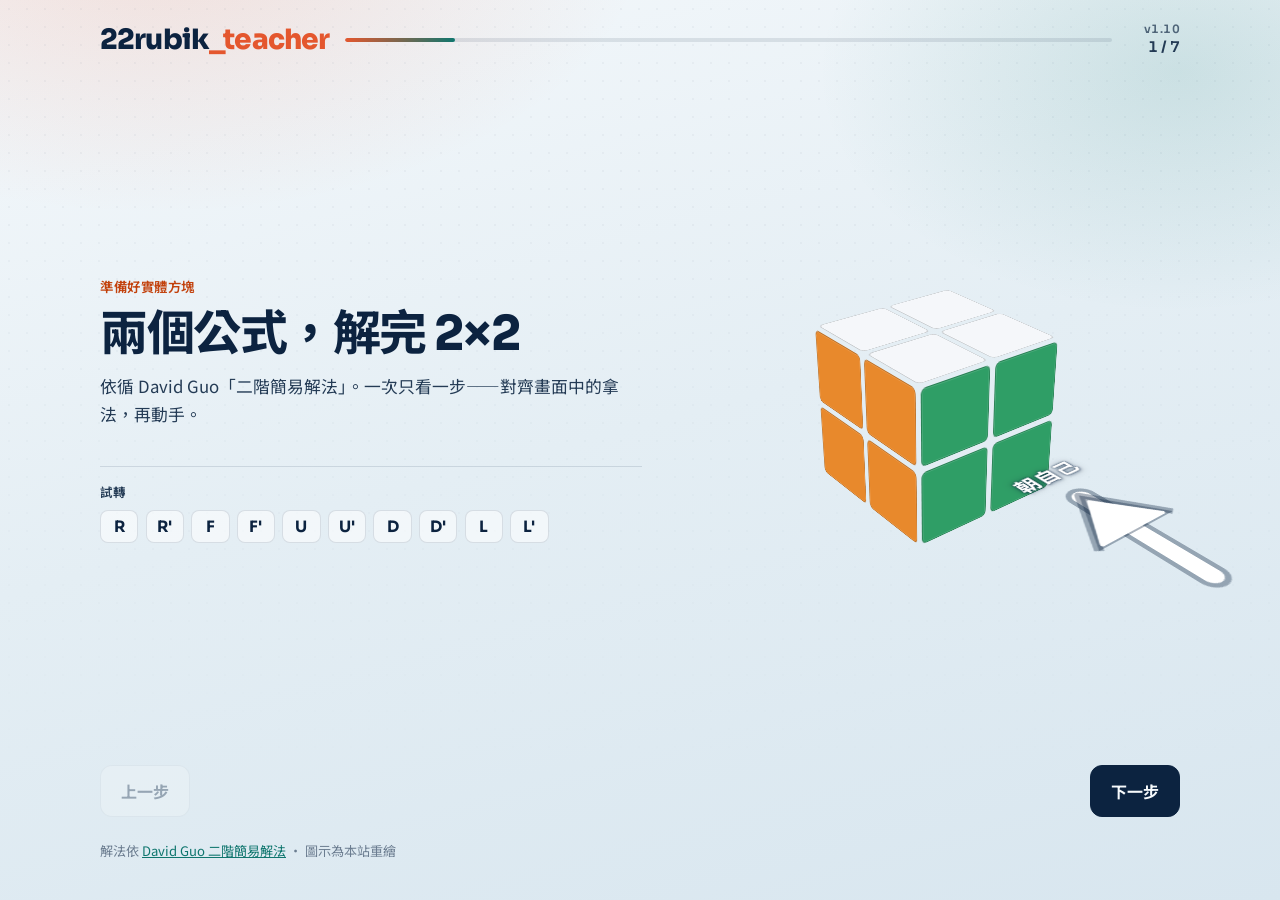
==== commit dbf5a1f4: "Messier step 2 bottom while keeping white-on-U hold (v1.10) Replace after-alg1 setup with R U' L2 B2" ====
--- a/index.html
+++ b/index.html
@@ -741,7 +741,7 @@
           <div class="rail-fill" id="rail-fill"></div>
         </div>
         <div class="mast-end">
-          <p class="app-version" id="app-version" hidden>v1.9</p>
+          <p class="app-version" id="app-version" hidden>v1.10</p>
           <p class="step-count" id="step-count">1 / 7</p>
         </div>
       </header>
@@ -859,7 +859,7 @@
     <script>
 (() => {
   /** Semver-style app version (major.minor). Bump minor on each ship: 1.1, 1.2, … */
-  const APP_VERSION = "1.9";
+  const APP_VERSION = "1.10";
 
   /**
    * Sticker colour IDs → CSS classes. Face arrays store these keys
@@ -1686,10 +1686,9 @@
       const cfg = WHITE_CORNER_CASES[caseId] || WHITE_CORNER_CASES.stuck;
       (cfg.setup || []).forEach((token) => applyMove(token));
     } else if (name === "after-alg1") {
-      // 第二步: white face must stay complete on U (four whites).
-      // ALG1 from solved keeps the white face; U puts the resulting side-pair on L.
-      ALG1.forEach((token) => applyMove(token));
-      applyMove("U");
+      // 第二步: four whites on U + same-colour pair on L, but messy D / lower sides
+      // (reachable scramble — not a solved yellow bottom).
+      ["R", "U'", "L2", "B2", "D'", "L"].forEach((token) => applyMove(token));
     } else if (name === "alg1-u") {
       // 第四步: solved → 白面朝下（黃在上）→ 公式 1 → U
       // Invariant: four yellows on U, four whites on D.
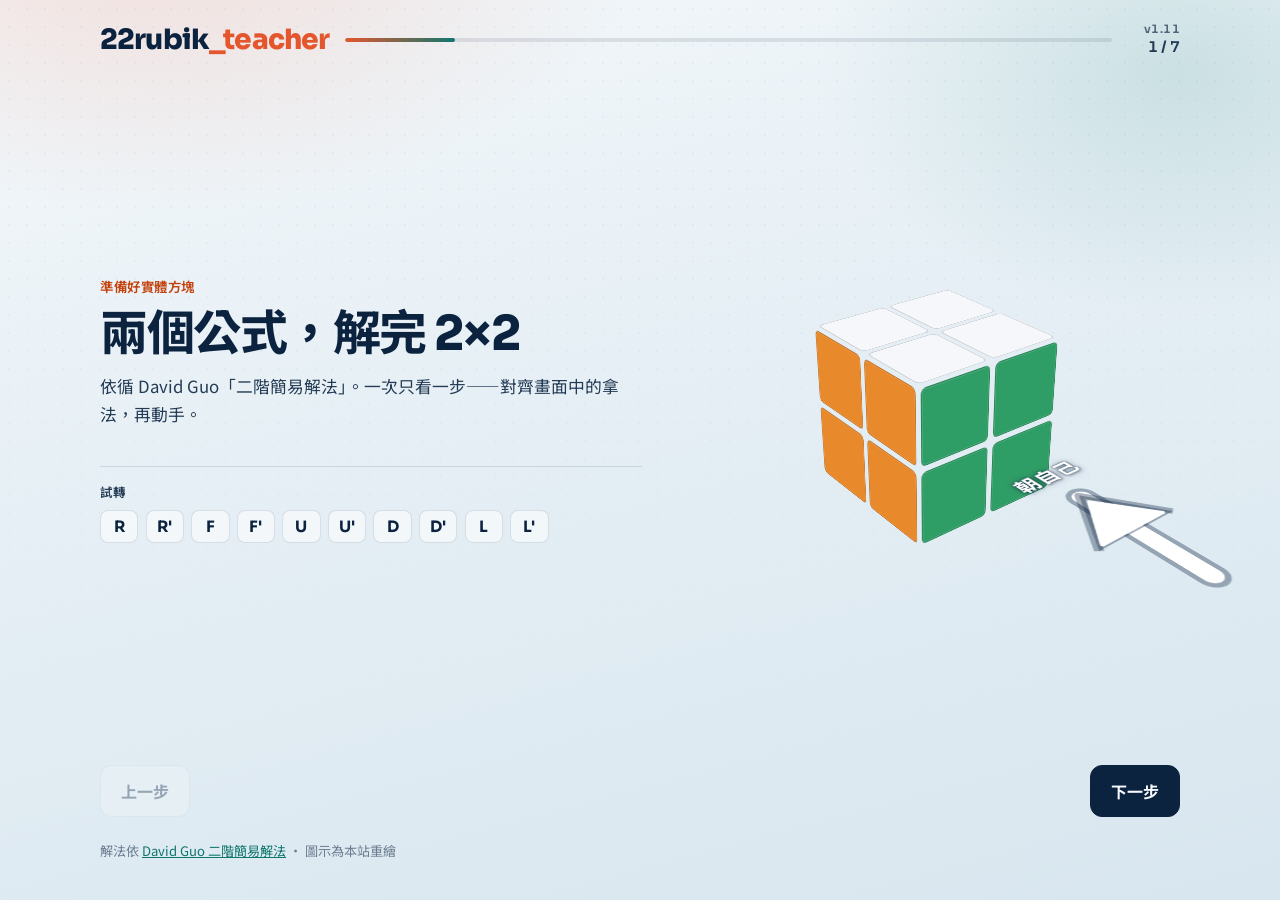
==== commit 56927c1e: "Aim camera at R for 白在右側 so side white is visible (v1.11) Add a case-specific view for the white-on-" ====
--- a/index.html
+++ b/index.html
@@ -741,7 +741,7 @@
           <div class="rail-fill" id="rail-fill"></div>
         </div>
         <div class="mast-end">
-          <p class="app-version" id="app-version" hidden>v1.10</p>
+          <p class="app-version" id="app-version" hidden>v1.11</p>
           <p class="step-count" id="step-count">1 / 7</p>
         </div>
       </header>
@@ -859,7 +859,7 @@
     <script>
 (() => {
   /** Semver-style app version (major.minor). Bump minor on each ship: 1.1, 1.2, … */
-  const APP_VERSION = "1.10";
+  const APP_VERSION = "1.11";
 
   /**
    * Sticker colour IDs → CSS classes. Face arrays store these keys
@@ -929,6 +929,8 @@
       tip: `白貼紙朝<strong>右面</strong>（圖中高亮）。用核心手法的 D' 變體 <strong>R' D' R</strong>，插入<strong>右上前</strong>，白面朝上。`,
       focus: [{ face: "R", x: 1, y: -1, z: 1 }],
       focusClass: "is-focus",
+      // Yaw toward R / ease pitch so right-face white (DFR) and U whites show together.
+      view: { x: -24, y: 72 },
       // Setup leaves white on R at DFR; insert is R' D' R (D' variant of core R' D R).
       alg: ["R'", "D'", "R"],
       algLabel: "白在右側 · R' D' R",
@@ -1426,6 +1428,10 @@
   }
 
   function defaultViewForStep() {
+    const cfg = activeCaseConfig();
+    if (cfg?.view) return { x: cfg.view.x, y: cfg.view.y };
+    const step = steps[stepIndex];
+    if (step?.view) return { x: step.view.x, y: step.view.y };
     return { x: VIEW_DEFAULT.x, y: VIEW_DEFAULT.y };
   }
 
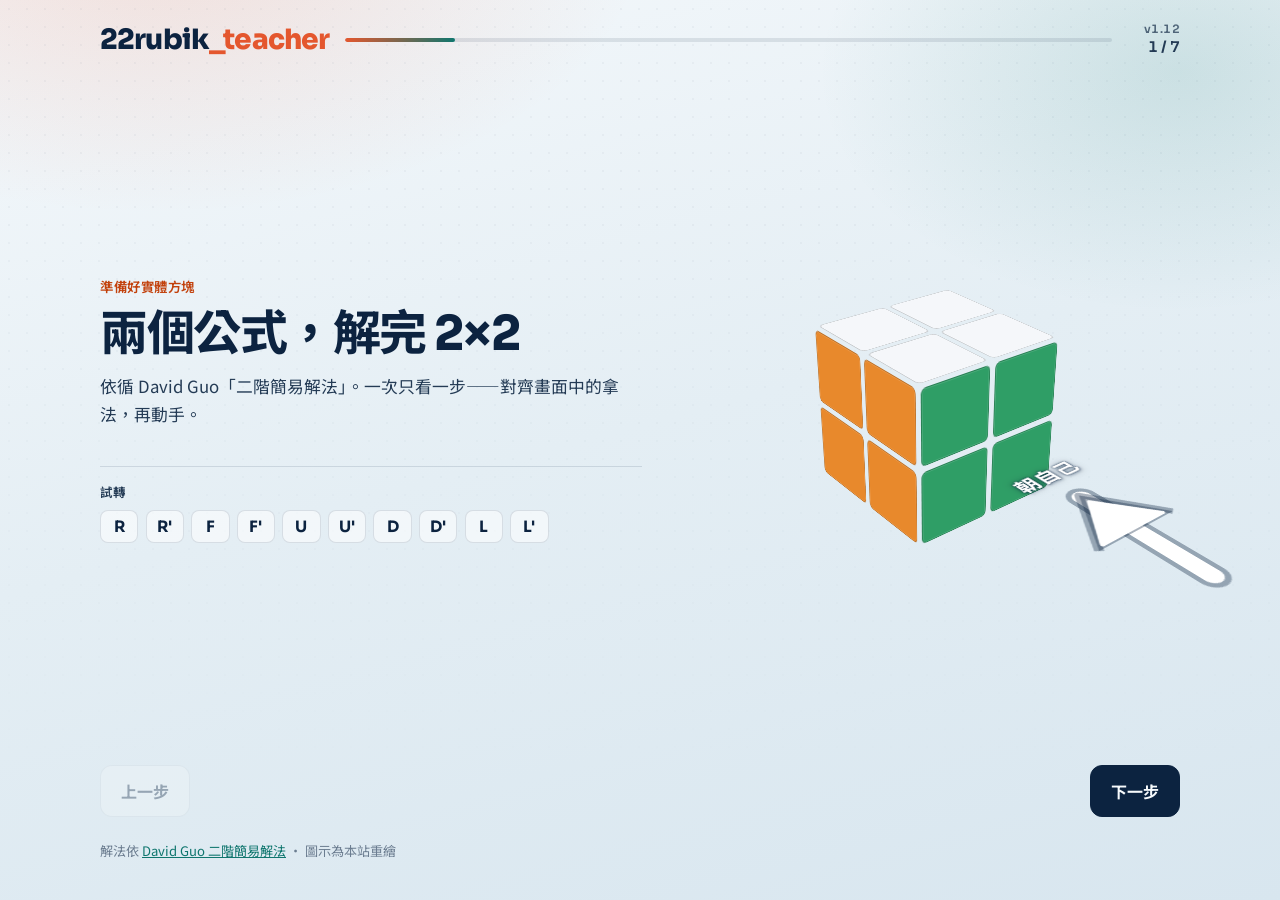
==== commit acdc62e4: "Aim 白在右側 camera at true U+R vantage (v1.12) CSS rotateY(+) brings L toward the camera, so positive y" ====
--- a/index.html
+++ b/index.html
@@ -741,7 +741,7 @@
           <div class="rail-fill" id="rail-fill"></div>
         </div>
         <div class="mast-end">
-          <p class="app-version" id="app-version" hidden>v1.11</p>
+          <p class="app-version" id="app-version" hidden>v1.12</p>
           <p class="step-count" id="step-count">1 / 7</p>
         </div>
       </header>
@@ -859,7 +859,7 @@
     <script>
 (() => {
   /** Semver-style app version (major.minor). Bump minor on each ship: 1.1, 1.2, … */
-  const APP_VERSION = "1.11";
+  const APP_VERSION = "1.12";
 
   /**
    * Sticker colour IDs → CSS classes. Face arrays store these keys
@@ -929,8 +929,9 @@
       tip: `白貼紙朝<strong>右面</strong>（圖中高亮）。用核心手法的 D' 變體 <strong>R' D' R</strong>，插入<strong>右上前</strong>，白面朝上。`,
       focus: [{ face: "R", x: 1, y: -1, z: 1 }],
       focusClass: "is-focus",
-      // Yaw toward R / ease pitch so right-face white (DFR) and U whites show together.
-      view: { x: -24, y: 72 },
+      // CSS rotateY(+): L toward camera — yaw negative to face R.
+      // Strong U+R: R white @DFR nearly face-on with U whites.
+      view: { x: -30, y: -75 },
       // Setup leaves white on R at DFR; insert is R' D' R (D' variant of core R' D R).
       alg: ["R'", "D'", "R"],
       algLabel: "白在右側 · R' D' R",
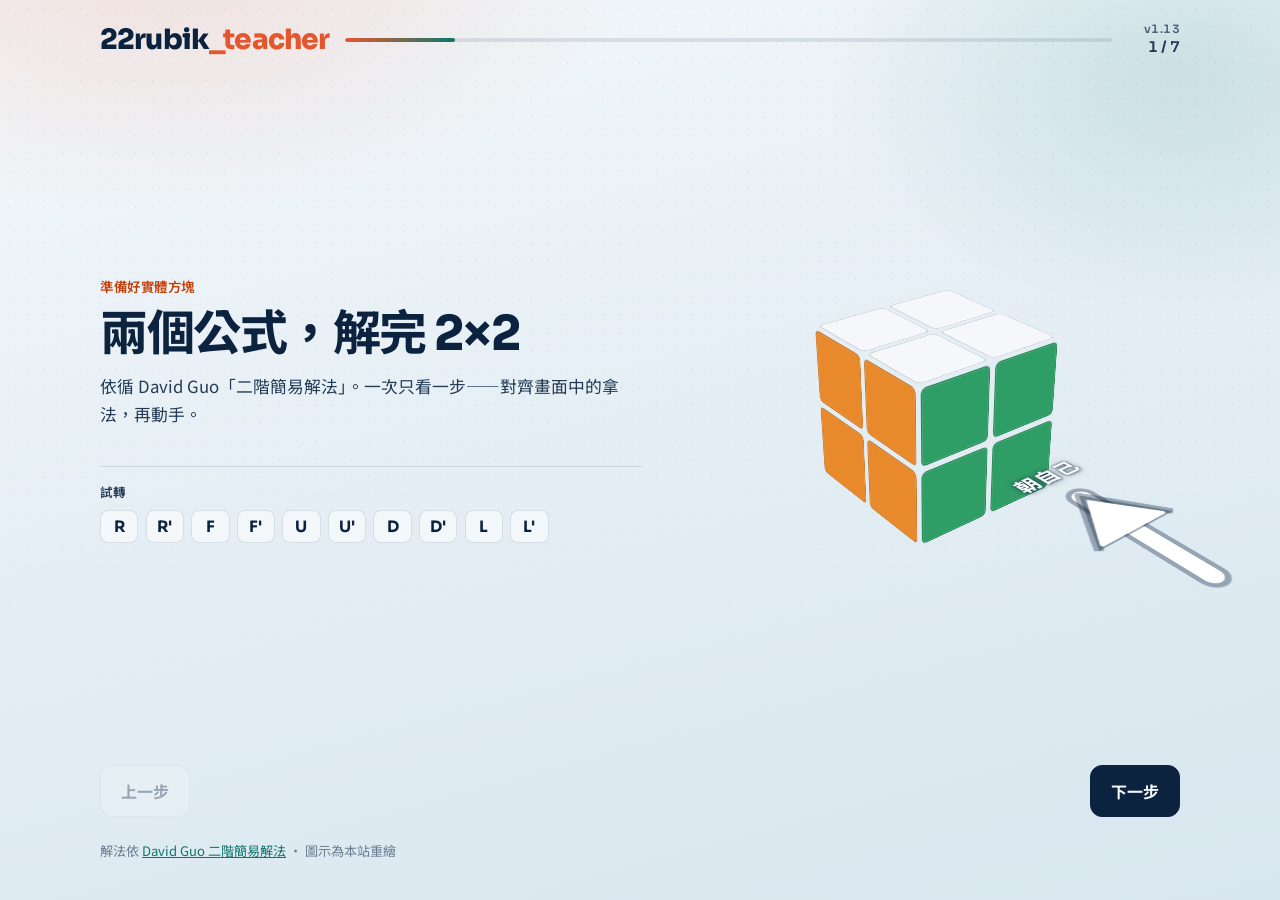
==== commit 41a567cf: "Clarify step 2 white-sides copy (v1.13) Prefix the same-colour-pair tip with when the white upper si" ====
--- a/index.html
+++ b/index.html
@@ -741,7 +741,7 @@
           <div class="rail-fill" id="rail-fill"></div>
         </div>
         <div class="mast-end">
-          <p class="app-version" id="app-version" hidden>v1.12</p>
+          <p class="app-version" id="app-version" hidden>v1.13</p>
           <p class="step-count" id="step-count">1 / 7</p>
         </div>
       </header>
@@ -859,7 +859,7 @@
     <script>
 (() => {
   /** Semver-style app version (major.minor). Bump minor on each ship: 1.1, 1.2, … */
-  const APP_VERSION = "1.12";
+  const APP_VERSION = "1.13";
 
   /**
    * Sticker colour IDs → CSS classes. Face arrays store these keys
@@ -1048,7 +1048,7 @@
     {
       id: "step2",
       title: "第二步：白色側面調好",
-      body: `看白層側面有無<strong>同色成對</strong>。放到<strong>左手邊</strong>，轉公式 1。若沒有成對，先轉一次公式 1。就會找到成對，可以再轉一次公式 1。`,
+      body: `如果白色上層四個側面未完全轉好，看白層側面有無<strong>同色成對</strong>。放到<strong>左手邊</strong>，轉公式 1。若沒有成對，先轉一次公式 1。就會找到成對，可以再轉一次公式 1。`,
       hold: "同色對 · 放左手邊",
       hint: "",
       showAlg: "alg1",
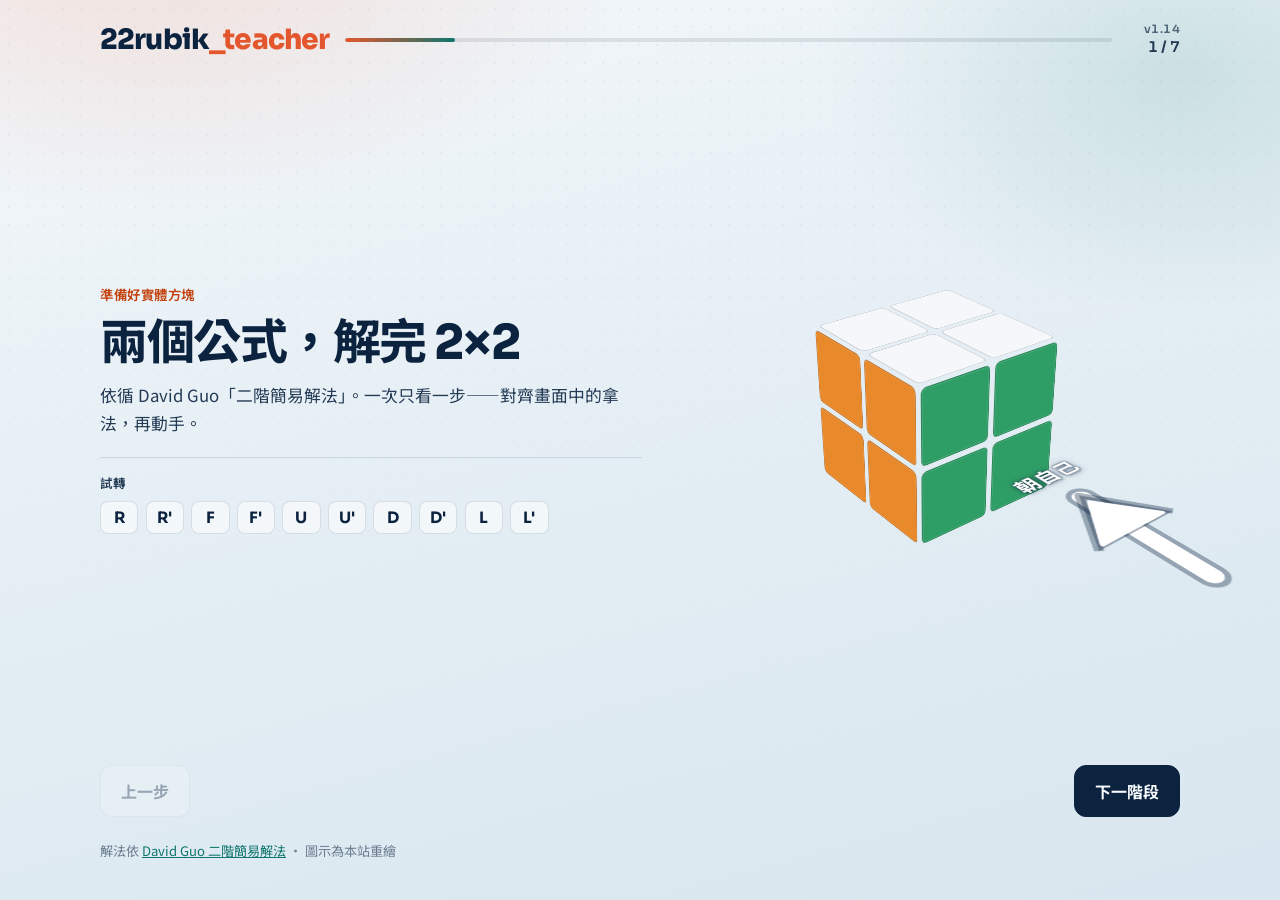
==== commit ded6c441: "Move teach controls bottom-right; rename turn/next (v1.14) Dock case pickers and formula playback un" ====
--- a/index.html
+++ b/index.html
@@ -249,11 +249,46 @@
   z-index: 3;
 }
 
+.teach-dock {
+  display: flex;
+  flex-direction: column;
+  align-items: flex-end;
+  gap: 0.85rem;
+  width: min(100%, 28rem);
+  margin-left: auto;
+  animation: fade-up 0.55s ease both;
+}
+
+.teach-dock:not(:has(.dock-block:not([hidden]), .alg:not([hidden]))) {
+  display: none;
+}
+
+.dock-block {
+  width: 100%;
+}
+
+.dock-block[hidden] {
+  display: none !important;
+}
+
+.dock-label {
+  margin: 0 0 0.45rem;
+  font-family: var(--font-display);
+  font-size: 0.78rem;
+  font-weight: 600;
+  letter-spacing: 0.06em;
+  text-transform: uppercase;
+  color: var(--ink-soft);
+  text-align: right;
+}
+
 .cases {
   display: flex;
   flex-wrap: wrap;
+  justify-content: flex-end;
   gap: 0.65rem 1.1rem;
-  margin-top: 1.1rem;
+  margin-top: 0;
+  width: 100%;
 }
 
 .cases button {
@@ -335,20 +370,24 @@
 }
 
 .alg {
-  margin-top: 1.1rem;
-  padding-top: 1.1rem;
-  border-top: 1px solid var(--line);
+  margin-top: 0;
+  padding: 0.85rem 1rem 1rem;
+  width: 100%;
+  border: 1px solid var(--line);
+  border-radius: 14px;
+  background: rgba(255, 255, 255, 0.55);
   animation: fade-up 0.45s ease both;
 }
 
-.practice-moves[hidden] + .alg {
-  margin-top: 1.35rem;
+.alg[hidden] {
+  display: none !important;
 }
 
 .alg-name {
   margin: 0 0 0.7rem;
   font-size: 0.9rem;
   color: var(--ink-soft);
+  text-align: right;
 }
 
 .alg-seq + .alg-seq {
@@ -367,6 +406,7 @@
 .moves {
   display: flex;
   flex-wrap: wrap;
+  justify-content: flex-end;
   gap: 0.4rem;
 }
 
@@ -400,7 +440,9 @@
 .alg-actions {
   display: flex;
   flex-wrap: wrap;
-  gap: 0.9rem;
+  justify-content: flex-end;
+  align-items: center;
+  gap: 0.75rem 0.9rem;
   margin-top: 0.85rem;
 }
 
@@ -423,7 +465,8 @@
   color: var(--ink);
   cursor: pointer;
   border-bottom: 2px solid rgba(228, 87, 46, 0.45);
-  transition: color 0.2s ease, border-color 0.2s ease;
+  transition: color 0.2s ease, border-color 0.2s ease, background 0.2s ease,
+    transform 0.2s ease, box-shadow 0.2s ease, opacity 0.2s ease;
 }
 
 .text-btn:hover:not(:disabled) {
@@ -437,9 +480,58 @@
   font-weight: 600;
 }
 
+.text-btn.turn {
+  border: 0;
+  border-bottom: 0;
+  border-radius: 10px;
+  background: var(--teal);
+  color: #f4fbfa;
+  padding: 0.55rem 1.15rem;
+  font-weight: 800;
+  letter-spacing: 0.02em;
+  box-shadow: 0 8px 18px rgba(15, 118, 110, 0.28);
+}
+
+.text-btn.turn:hover:not(:disabled) {
+  color: #fff;
+  background: #0d9488;
+  border-color: transparent;
+  transform: translateY(-1px);
+  box-shadow: 0 10px 22px rgba(15, 118, 110, 0.34);
+}
+
 .text-btn:disabled {
   opacity: 0.35;
   cursor: not-allowed;
+}
+
+.text-btn.turn:disabled {
+  box-shadow: none;
+  transform: none;
+}
+
+@media (max-width: 720px) {
+  .teach-dock {
+    width: 100%;
+    align-items: stretch;
+  }
+
+  .dock-label,
+  .alg-name {
+    text-align: left;
+  }
+
+  .cases,
+  .moves,
+  .alg-actions {
+    justify-content: flex-start;
+  }
+
+  .text-btn.turn {
+    min-height: 2.75rem;
+    padding: 0.65rem 1.25rem;
+    font-size: 1.05rem;
+  }
 }
 
 .viz {
@@ -721,6 +813,7 @@
   .nav,
   .alg,
   .practice-moves,
+  .teach-dock,
   .rail-fill,
   .move,
   .cubie {
@@ -741,7 +834,7 @@
           <div class="rail-fill" id="rail-fill"></div>
         </div>
         <div class="mast-end">
-          <p class="app-version" id="app-version" hidden>v1.13</p>
+          <p class="app-version" id="app-version" hidden>v1.14</p>
           <p class="step-count" id="step-count">1 / 7</p>
         </div>
       </header>
@@ -751,8 +844,6 @@
           <p class="hold" id="hold">拿著方塊…</p>
           <h1 id="step-title">載入中…</h1>
           <p class="body" id="step-body"></p>
-
-          <div class="cases" id="cases" hidden></div>
 
           <div class="practice-moves" id="practice-moves" hidden>
             <p class="practice-label">試轉</p>
@@ -767,32 +858,6 @@
               <button type="button" data-move="D'">D'</button>
               <button type="button" data-move="L">L</button>
               <button type="button" data-move="L'">L'</button>
-            </div>
-          </div>
-
-          <div class="alg" id="alg-block" hidden>
-            <div class="alg-seq is-active" id="alg-seq-primary">
-              <p class="alg-name" id="alg-label"></p>
-              <div class="moves" id="moves" aria-live="polite"></div>
-              <div class="alg-actions" id="alg-actions-1" hidden>
-                <button type="button" class="text-btn" data-play-alg="alg1">播放</button>
-                <button type="button" class="text-btn" data-step-alg="alg1">下一步手</button>
-                <button type="button" class="text-btn quiet" data-reset-alg="alg1">重設</button>
-              </div>
-            </div>
-            <div class="alg-seq" id="alg-seq-secondary" hidden>
-              <p class="alg-name" id="alg-label-2"></p>
-              <div class="moves" id="moves-2" aria-live="polite"></div>
-              <div class="alg-actions" id="alg-actions-2" hidden>
-                <button type="button" class="text-btn" data-play-alg="alg2">播放</button>
-                <button type="button" class="text-btn" data-step-alg="alg2">下一步手</button>
-                <button type="button" class="text-btn quiet" data-reset-alg="alg2">重設</button>
-              </div>
-            </div>
-            <div class="alg-actions" id="alg-actions-shared">
-              <button type="button" class="text-btn" id="btn-play">播放</button>
-              <button type="button" class="text-btn" id="btn-step">下一步手</button>
-              <button type="button" class="text-btn quiet" id="btn-reset">重設</button>
             </div>
           </div>
         </div>
@@ -839,9 +904,42 @@
         </div>
       </section>
 
+      <div class="teach-dock" id="teach-dock" aria-label="教學操作">
+        <div class="dock-block" id="cases-block" hidden>
+          <p class="dock-label">選擇分類</p>
+          <div class="cases" id="cases" role="group" aria-label="選擇分類"></div>
+        </div>
+        <div class="alg" id="alg-block" hidden>
+          <p class="dock-label">顯示步驟</p>
+          <div class="alg-seq is-active" id="alg-seq-primary">
+            <p class="alg-name" id="alg-label"></p>
+            <div class="moves" id="moves" aria-live="polite"></div>
+            <div class="alg-actions" id="alg-actions-1" hidden>
+              <button type="button" class="text-btn" data-play-alg="alg1">播放</button>
+              <button type="button" class="text-btn turn" data-step-alg="alg1">轉一下</button>
+              <button type="button" class="text-btn quiet" data-reset-alg="alg1">重設</button>
+            </div>
+          </div>
+          <div class="alg-seq" id="alg-seq-secondary" hidden>
+            <p class="alg-name" id="alg-label-2"></p>
+            <div class="moves" id="moves-2" aria-live="polite"></div>
+            <div class="alg-actions" id="alg-actions-2" hidden>
+              <button type="button" class="text-btn" data-play-alg="alg2">播放</button>
+              <button type="button" class="text-btn turn" data-step-alg="alg2">轉一下</button>
+              <button type="button" class="text-btn quiet" data-reset-alg="alg2">重設</button>
+            </div>
+          </div>
+          <div class="alg-actions" id="alg-actions-shared">
+            <button type="button" class="text-btn" id="btn-play">播放</button>
+            <button type="button" class="text-btn turn" id="btn-step">轉一下</button>
+            <button type="button" class="text-btn quiet" id="btn-reset">重設</button>
+          </div>
+        </div>
+      </div>
+
       <nav class="nav" aria-label="步驟">
         <button type="button" class="nav-btn" id="btn-prev">上一步</button>
-        <button type="button" class="nav-btn primary" id="btn-next">下一步</button>
+        <button type="button" class="nav-btn primary" id="btn-next">下一階段</button>
       </nav>
 
       <footer class="foot">
@@ -859,7 +957,7 @@
     <script>
 (() => {
   /** Semver-style app version (major.minor). Bump minor on each ship: 1.1, 1.2, … */
-  const APP_VERSION = "1.13";
+  const APP_VERSION = "1.14";
 
   /**
    * Sticker colour IDs → CSS classes. Face arrays store these keys
@@ -1132,6 +1230,7 @@
     stepTitle: document.getElementById("step-title"),
     stepBody: document.getElementById("step-body"),
     hold: document.getElementById("hold"),
+    casesBlock: document.getElementById("cases-block"),
     cases: document.getElementById("cases"),
     algBlock: document.getElementById("alg-block"),
     algLabel: document.getElementById("alg-label"),
@@ -1855,10 +1954,10 @@
     const step = steps[stepIndex];
     els.cases.innerHTML = "";
     if (!step.cases) {
-      els.cases.hidden = true;
+      if (els.casesBlock) els.casesBlock.hidden = true;
       return;
     }
-    els.cases.hidden = false;
+    if (els.casesBlock) els.casesBlock.hidden = false;
     const labels = {
       "1": "1 黃",
       "2": "2 黃",
@@ -1935,7 +2034,7 @@
     els.stepTitle.textContent = step.title;
     els.cubeOrbit.dataset.hint = step.hint || "";
     els.btnNext.textContent =
-      stepIndex === steps.length - 1 ? "完成" : "下一步";
+      stepIndex === steps.length - 1 ? "完成" : "下一階段";
     renderProgress();
     renderCases();
     applyCaseCopy();
@@ -1956,7 +2055,7 @@
   async function stepOnce() {
     if (animating || !activeAlg.length) return;
 
-    // After the alg finished, the next 下一步手 only restores the step initial pose.
+    // After the alg finished, the next 轉一下 only restores the step initial pose.
     if (algFinished) {
       algFinished = false;
       playCursor = -1;
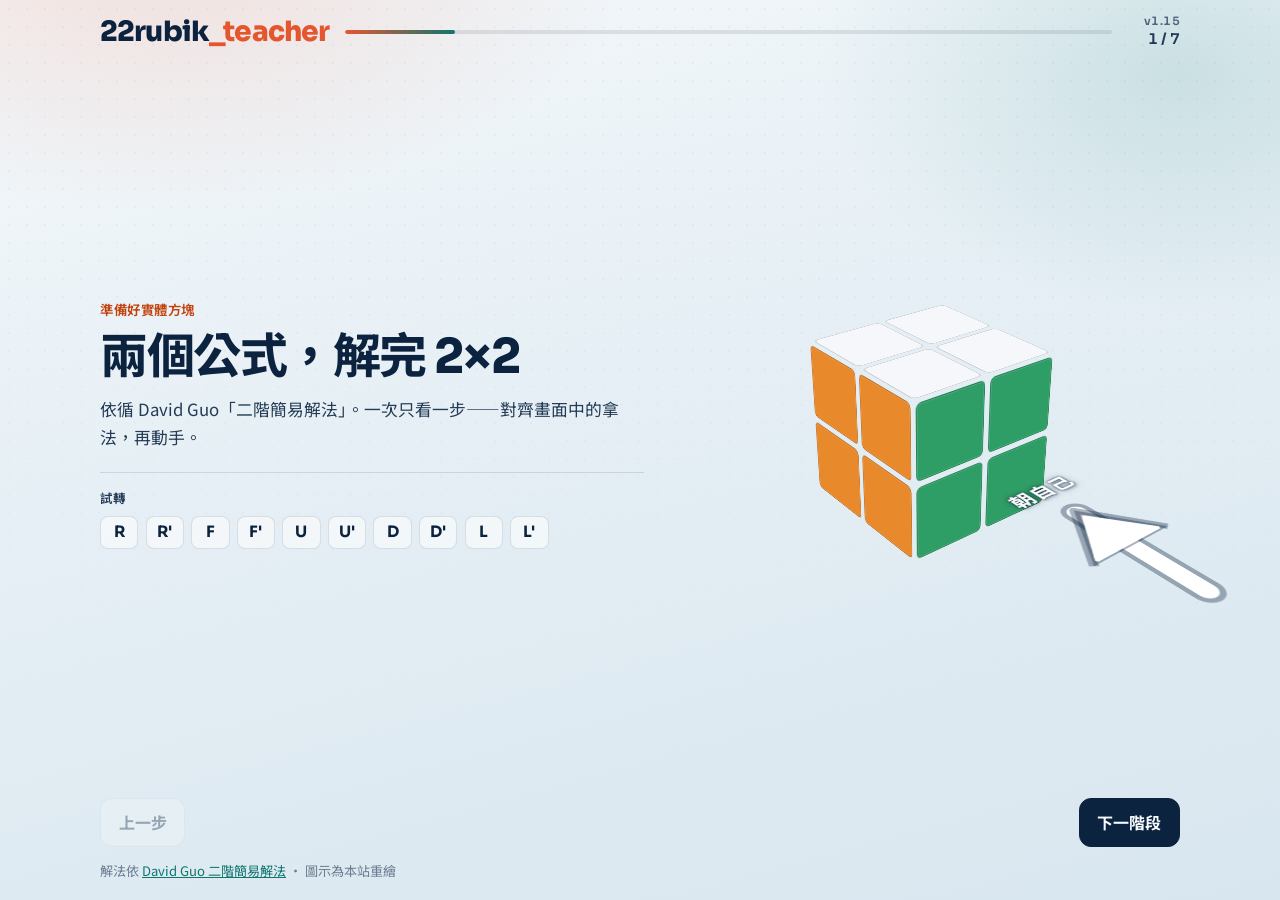
==== commit b42e4da5: "Landscape bottom bar: prev | dock | next (v1.15) Put 上一步, the teach dock, and 下一階段 on one horizontal" ====
--- a/index.html
+++ b/index.html
@@ -249,20 +249,49 @@
   z-index: 3;
 }
 
+.bottom-bar {
+  display: grid;
+  grid-template-columns: 1fr 1fr;
+  grid-template-areas:
+    "dock dock"
+    "prev next";
+  align-items: center;
+  gap: 0.75rem 1rem;
+  animation: fade-up 0.55s ease both;
+}
+
+.bottom-bar > #btn-prev {
+  grid-area: prev;
+  justify-self: start;
+}
+
+.bottom-bar > #btn-next {
+  grid-area: next;
+  justify-self: end;
+}
+
 .teach-dock {
+  grid-area: dock;
   display: flex;
   flex-direction: column;
-  align-items: flex-end;
-  gap: 0.85rem;
-  width: min(100%, 28rem);
-  margin-left: auto;
-  animation: fade-up 0.55s ease both;
+  align-items: stretch;
+  gap: 0.55rem;
+  width: 100%;
+  margin: 0;
+  padding: 0.7rem 0.9rem 0.8rem;
+  border: 1px solid var(--line);
+  border-radius: 14px;
+  background: rgba(255, 255, 255, 0.55);
 }
 
 .teach-dock:not(:has(.dock-block:not([hidden]), .alg:not([hidden]))) {
   display: none;
 }
 
+.bottom-bar:not(:has(.dock-block:not([hidden]), .alg:not([hidden]))) {
+  grid-template-areas: "prev next";
+}
+
 .dock-block {
   width: 100%;
 }
@@ -272,21 +301,21 @@
 }
 
 .dock-label {
-  margin: 0 0 0.45rem;
+  margin: 0 0 0.4rem;
   font-family: var(--font-display);
   font-size: 0.78rem;
   font-weight: 600;
   letter-spacing: 0.06em;
   text-transform: uppercase;
   color: var(--ink-soft);
-  text-align: right;
+  text-align: left;
 }
 
 .cases {
   display: flex;
   flex-wrap: wrap;
-  justify-content: flex-end;
-  gap: 0.65rem 1.1rem;
+  justify-content: flex-start;
+  gap: 0.55rem 1rem;
   margin-top: 0;
   width: 100%;
 }
@@ -371,11 +400,10 @@
 
 .alg {
   margin-top: 0;
-  padding: 0.85rem 1rem 1rem;
+  padding: 0;
   width: 100%;
-  border: 1px solid var(--line);
-  border-radius: 14px;
-  background: rgba(255, 255, 255, 0.55);
+  border: 0;
+  background: transparent;
   animation: fade-up 0.45s ease both;
 }
 
@@ -384,10 +412,10 @@
 }
 
 .alg-name {
-  margin: 0 0 0.7rem;
+  margin: 0 0 0.55rem;
   font-size: 0.9rem;
   color: var(--ink-soft);
-  text-align: right;
+  text-align: left;
 }
 
 .alg-seq + .alg-seq {
@@ -406,7 +434,7 @@
 .moves {
   display: flex;
   flex-wrap: wrap;
-  justify-content: flex-end;
+  justify-content: flex-start;
   gap: 0.4rem;
 }
 
@@ -440,10 +468,10 @@
 .alg-actions {
   display: flex;
   flex-wrap: wrap;
-  justify-content: flex-end;
+  justify-content: flex-start;
   align-items: center;
   gap: 0.75rem 0.9rem;
-  margin-top: 0.85rem;
+  margin-top: 0.7rem;
 }
 
 .alg-actions[hidden] {
@@ -512,7 +540,6 @@
 
 @media (max-width: 720px) {
   .teach-dock {
-    width: 100%;
     align-items: stretch;
   }
 
@@ -531,6 +558,48 @@
     min-height: 2.75rem;
     padding: 0.65rem 1.25rem;
     font-size: 1.05rem;
+  }
+}
+
+/* Wide / landscape: 上一步 | teach dock | 下一階段 on one row */
+@media (min-width: 820px) and (min-aspect-ratio: 5 / 4),
+  (orientation: landscape) and (min-width: 740px) {
+  .app {
+    gap: 0.9rem;
+    padding-top: 0.9rem;
+    padding-bottom: 1.25rem;
+  }
+
+  .hero {
+    min-height: auto;
+    gap: clamp(0.85rem, 2.5vw, 1.75rem);
+  }
+
+  .bottom-bar {
+    grid-template-columns: auto minmax(0, 1fr) auto;
+    grid-template-areas: "prev dock next";
+    align-items: center;
+    gap: 0.75rem 1rem;
+  }
+
+  .bottom-bar:not(:has(.dock-block:not([hidden]), .alg:not([hidden]))) {
+    grid-template-columns: 1fr 1fr;
+    grid-template-areas: "prev next";
+  }
+
+  .teach-dock {
+    gap: 0.4rem;
+    padding: 0.55rem 0.8rem 0.65rem;
+  }
+
+  .alg-actions {
+    margin-top: 0.5rem;
+  }
+
+  .bottom-bar > .nav-btn {
+    white-space: nowrap;
+    align-self: center;
+    padding: 0.7rem 1.1rem;
   }
 }
 
@@ -720,14 +789,6 @@
   background: #2f9e66;
 }
 
-.nav {
-  display: flex;
-  justify-content: space-between;
-  gap: 1rem;
-  padding-top: 0.25rem;
-  animation: fade-up 0.7s ease 0.1s both;
-}
-
 .nav-btn {
   appearance: none;
   border: 1px solid var(--line);
@@ -810,10 +871,10 @@
   .cube-rig,
   .copy.enter,
   .mast,
-  .nav,
   .alg,
   .practice-moves,
   .teach-dock,
+  .bottom-bar,
   .rail-fill,
   .move,
   .cubie {
@@ -834,7 +895,7 @@
           <div class="rail-fill" id="rail-fill"></div>
         </div>
         <div class="mast-end">
-          <p class="app-version" id="app-version" hidden>v1.14</p>
+          <p class="app-version" id="app-version" hidden>v1.15</p>
           <p class="step-count" id="step-count">1 / 7</p>
         </div>
       </header>
@@ -904,43 +965,42 @@
         </div>
       </section>
 
-      <div class="teach-dock" id="teach-dock" aria-label="教學操作">
-        <div class="dock-block" id="cases-block" hidden>
-          <p class="dock-label">選擇分類</p>
-          <div class="cases" id="cases" role="group" aria-label="選擇分類"></div>
-        </div>
-        <div class="alg" id="alg-block" hidden>
-          <p class="dock-label">顯示步驟</p>
-          <div class="alg-seq is-active" id="alg-seq-primary">
-            <p class="alg-name" id="alg-label"></p>
-            <div class="moves" id="moves" aria-live="polite"></div>
-            <div class="alg-actions" id="alg-actions-1" hidden>
-              <button type="button" class="text-btn" data-play-alg="alg1">播放</button>
-              <button type="button" class="text-btn turn" data-step-alg="alg1">轉一下</button>
-              <button type="button" class="text-btn quiet" data-reset-alg="alg1">重設</button>
+      <div class="bottom-bar" id="bottom-bar" role="navigation" aria-label="步驟與操作">
+        <button type="button" class="nav-btn" id="btn-prev">上一步</button>
+        <div class="teach-dock" id="teach-dock" aria-label="教學操作">
+          <div class="dock-block" id="cases-block" hidden>
+            <p class="dock-label">選擇分類</p>
+            <div class="cases" id="cases" role="group" aria-label="選擇分類"></div>
+          </div>
+          <div class="alg" id="alg-block" hidden>
+            <p class="dock-label">顯示步驟</p>
+            <div class="alg-seq is-active" id="alg-seq-primary">
+              <p class="alg-name" id="alg-label"></p>
+              <div class="moves" id="moves" aria-live="polite"></div>
+              <div class="alg-actions" id="alg-actions-1" hidden>
+                <button type="button" class="text-btn" data-play-alg="alg1">播放</button>
+                <button type="button" class="text-btn turn" data-step-alg="alg1">轉一下</button>
+                <button type="button" class="text-btn quiet" data-reset-alg="alg1">重設</button>
+              </div>
+            </div>
+            <div class="alg-seq" id="alg-seq-secondary" hidden>
+              <p class="alg-name" id="alg-label-2"></p>
+              <div class="moves" id="moves-2" aria-live="polite"></div>
+              <div class="alg-actions" id="alg-actions-2" hidden>
+                <button type="button" class="text-btn" data-play-alg="alg2">播放</button>
+                <button type="button" class="text-btn turn" data-step-alg="alg2">轉一下</button>
+                <button type="button" class="text-btn quiet" data-reset-alg="alg2">重設</button>
+              </div>
+            </div>
+            <div class="alg-actions" id="alg-actions-shared">
+              <button type="button" class="text-btn" id="btn-play">播放</button>
+              <button type="button" class="text-btn turn" id="btn-step">轉一下</button>
+              <button type="button" class="text-btn quiet" id="btn-reset">重設</button>
             </div>
           </div>
-          <div class="alg-seq" id="alg-seq-secondary" hidden>
-            <p class="alg-name" id="alg-label-2"></p>
-            <div class="moves" id="moves-2" aria-live="polite"></div>
-            <div class="alg-actions" id="alg-actions-2" hidden>
-              <button type="button" class="text-btn" data-play-alg="alg2">播放</button>
-              <button type="button" class="text-btn turn" data-step-alg="alg2">轉一下</button>
-              <button type="button" class="text-btn quiet" data-reset-alg="alg2">重設</button>
-            </div>
-          </div>
-          <div class="alg-actions" id="alg-actions-shared">
-            <button type="button" class="text-btn" id="btn-play">播放</button>
-            <button type="button" class="text-btn turn" id="btn-step">轉一下</button>
-            <button type="button" class="text-btn quiet" id="btn-reset">重設</button>
-          </div>
         </div>
+        <button type="button" class="nav-btn primary" id="btn-next">下一階段</button>
       </div>
-
-      <nav class="nav" aria-label="步驟">
-        <button type="button" class="nav-btn" id="btn-prev">上一步</button>
-        <button type="button" class="nav-btn primary" id="btn-next">下一階段</button>
-      </nav>
 
       <footer class="foot">
         解法依
@@ -957,7 +1017,7 @@
     <script>
 (() => {
   /** Semver-style app version (major.minor). Bump minor on each ship: 1.1, 1.2, … */
-  const APP_VERSION = "1.14";
+  const APP_VERSION = "1.15";
 
   /**
    * Sticker colour IDs → CSS classes. Face arrays store these keys
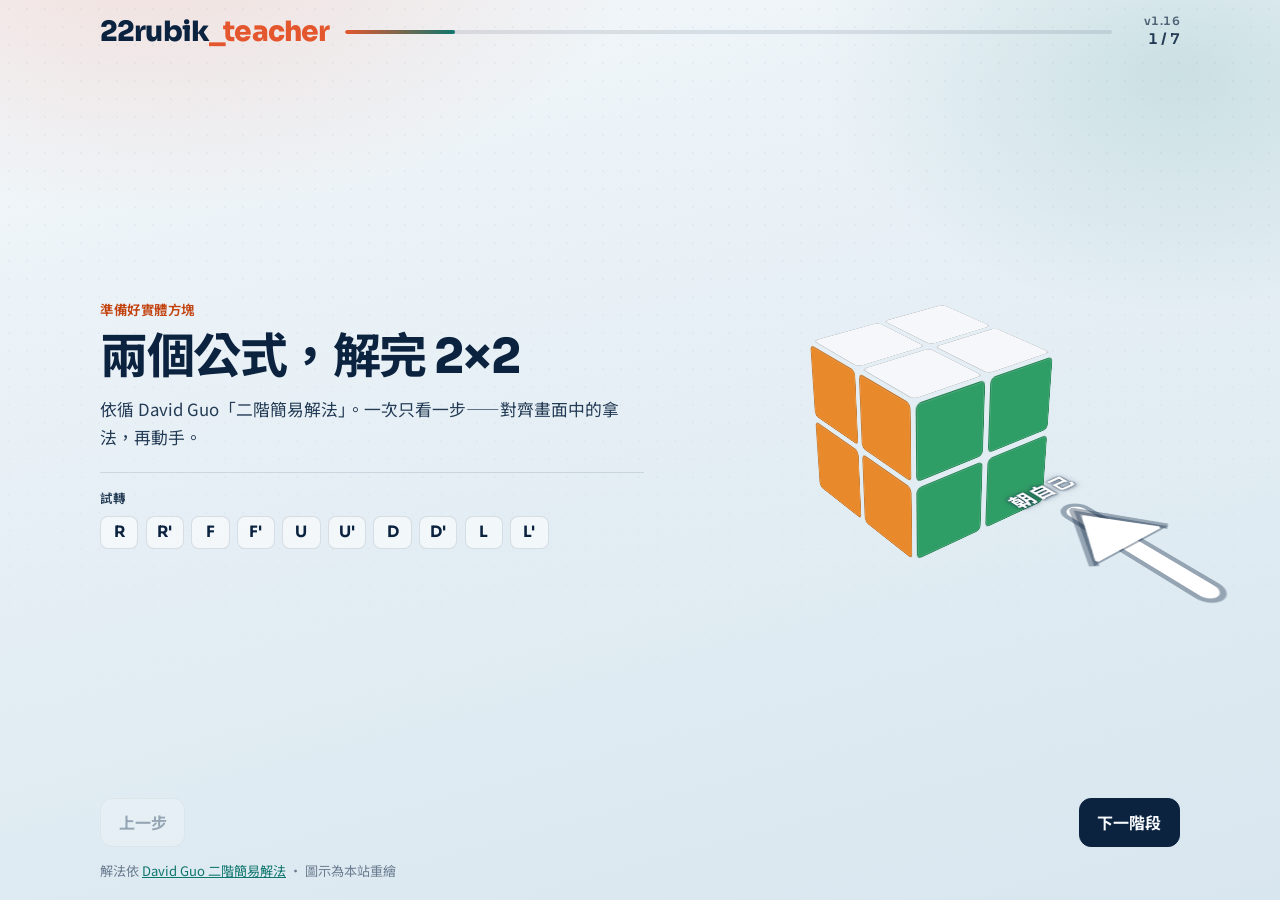
==== commit d42e57cd: "Add auto-play speed slider 8s–1s (v1.16) 「播放速度」range near the teach-dock playback controls sets the " ====
--- a/index.html
+++ b/index.html
@@ -482,6 +482,42 @@
   margin-top: 0.65rem;
 }
 
+.play-speed {
+  margin-top: 0.75rem;
+  padding-top: 0.65rem;
+  border-top: 1px solid var(--line);
+}
+
+.play-speed-row {
+  display: flex;
+  flex-wrap: wrap;
+  align-items: center;
+  gap: 0.45rem 0.65rem;
+}
+
+.play-speed-row > span {
+  font-family: var(--font-display);
+  font-size: 0.78rem;
+  font-weight: 600;
+  color: var(--ink-soft);
+}
+
+.play-speed-row input[type="range"] {
+  flex: 1 1 8rem;
+  min-width: 7rem;
+  accent-color: var(--teal);
+  cursor: pointer;
+}
+
+.play-speed-value {
+  font-family: var(--font-display);
+  font-size: 0.82rem;
+  font-weight: 700;
+  color: var(--ink);
+  font-variant-numeric: tabular-nums;
+  min-width: 4.5rem;
+}
+
 .text-btn {
   appearance: none;
   border: 0;
@@ -895,7 +931,7 @@
           <div class="rail-fill" id="rail-fill"></div>
         </div>
         <div class="mast-end">
-          <p class="app-version" id="app-version" hidden>v1.15</p>
+          <p class="app-version" id="app-version" hidden>v1.16</p>
           <p class="step-count" id="step-count">1 / 7</p>
         </div>
       </header>
@@ -997,6 +1033,27 @@
               <button type="button" class="text-btn turn" id="btn-step">轉一下</button>
               <button type="button" class="text-btn quiet" id="btn-reset">重設</button>
             </div>
+            <div class="play-speed" id="play-speed">
+              <p class="dock-label" id="play-speed-label">播放速度</p>
+              <div class="play-speed-row">
+                <span aria-hidden="true">慢</span>
+                <input
+                  type="range"
+                  id="play-speed-range"
+                  min="1"
+                  max="8"
+                  step="1"
+                  value="4"
+                  dir="rtl"
+                  aria-labelledby="play-speed-label"
+                  aria-describedby="play-speed-value"
+                />
+                <span aria-hidden="true">快</span>
+                <output class="play-speed-value" id="play-speed-value" for="play-speed-range"
+                  >4 秒／步</output
+                >
+              </div>
+            </div>
           </div>
         </div>
         <button type="button" class="nav-btn primary" id="btn-next">下一階段</button>
@@ -1017,7 +1074,7 @@
     <script>
 (() => {
   /** Semver-style app version (major.minor). Bump minor on each ship: 1.1, 1.2, … */
-  const APP_VERSION = "1.15";
+  const APP_VERSION = "1.16";
 
   /**
    * Sticker colour IDs → CSS classes. Face arrays store these keys
@@ -1039,6 +1096,11 @@
   const HALF = CUBIE / 2;
   const TURN_MS = 420;
   const TURN_MS_180 = 560;
+  /** Auto-play pause after each move finishes (seconds). Slider: 8s slow → 1s fast. */
+  const PLAY_STEP_SEC_MIN = 1;
+  const PLAY_STEP_SEC_MAX = 8;
+  const PLAY_STEP_SEC_DEFAULT = 4;
+  let playStepSec = PLAY_STEP_SEC_DEFAULT;
   const reducedMotion = window.matchMedia("(prefers-reduced-motion: reduce)").matches;
 
   /** @type {Record<string, string[]>} */
@@ -1309,6 +1371,8 @@
     btnPlay: document.getElementById("btn-play"),
     btnStep: document.getElementById("btn-step"),
     btnReset: document.getElementById("btn-reset"),
+    playSpeedRange: document.getElementById("play-speed-range"),
+    playSpeedValue: document.getElementById("play-speed-value"),
     cube: document.getElementById("cube"),
     cubeRig: document.getElementById("cube-rig"),
     cubeOrbit: document.getElementById("cube-orbit"),
@@ -2171,7 +2235,8 @@
     while (playing && playCursor < activeAlg.length - 1) {
       await stepOnce();
       if (!playing) break;
-      await wait(90);
+      // Delay between moves: 8s (慢) … 1s (快). Animation time is separate.
+      await wait(playStepSec * 1000);
     }
     // Leave the cube on the finished pose; algFinished is set inside stepOnce.
     stopPlay();
@@ -2194,6 +2259,24 @@
       els.cube.appendChild(cubie);
       return cubie;
     });
+  }
+
+  function syncPlaySpeedUi() {
+    const sec = Math.max(
+      PLAY_STEP_SEC_MIN,
+      Math.min(PLAY_STEP_SEC_MAX, Math.round(playStepSec))
+    );
+    playStepSec = sec;
+    if (els.playSpeedRange) els.playSpeedRange.value = String(sec);
+    if (els.playSpeedValue) els.playSpeedValue.textContent = `${sec} 秒／步`;
+  }
+
+  if (els.playSpeedRange) {
+    els.playSpeedRange.addEventListener("input", () => {
+      playStepSec = Number(els.playSpeedRange.value) || PLAY_STEP_SEC_DEFAULT;
+      syncPlaySpeedUi();
+    });
+    syncPlaySpeedUi();
   }
 
   els.btnPrev.addEventListener("click", () => goTo(stepIndex - 1));
